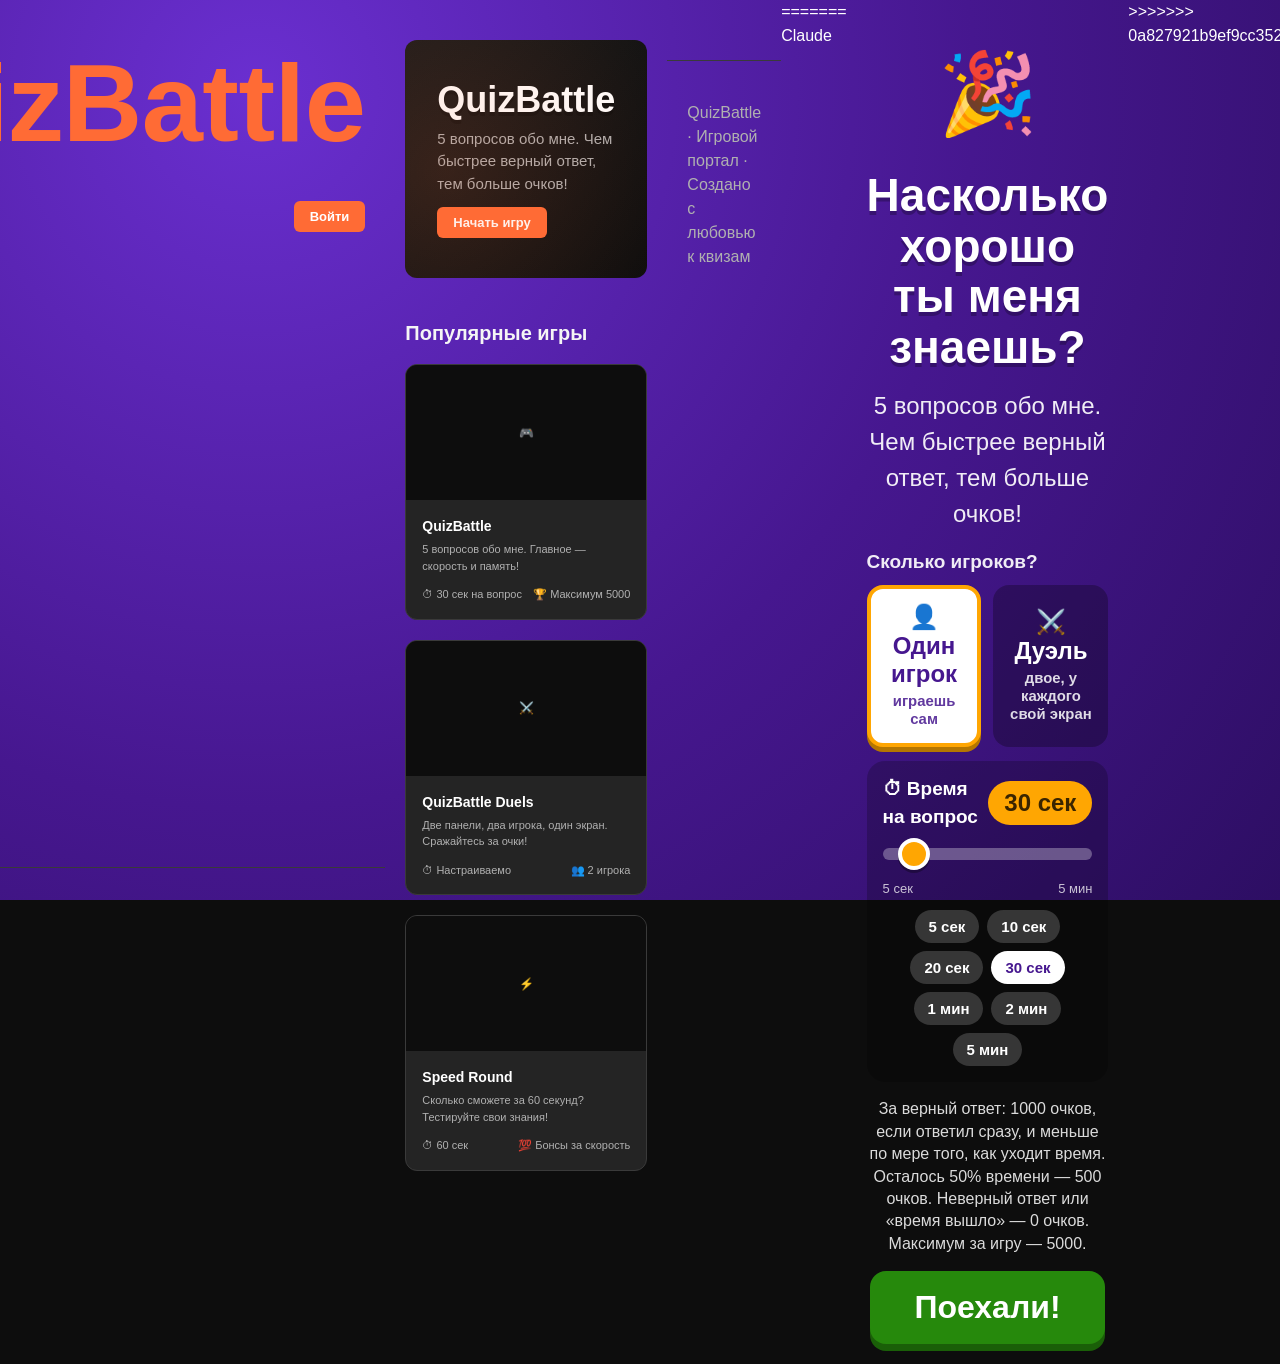
==== index.html @ 14a110b1 "Rename index.html" ====
<!DOCTYPE html>
<html lang="ru">
<head>
  <meta charset="UTF-8">
  <meta name="viewport" content="width=device-width, initial-scale=1">
  <title>QuizBattle — Игровой портал</title>
  <style>
    :root {
      --bg: #0d0d0d;
      --bg-secondary: #1a1a1a;
      --fg: #f5f5f5;
      --muted: #b0b0b0;
      --accent: #ff6b35;
      --accent-hover: #e55a2b;
      --card: #242424;
      --border: #3a3a3a;
      --radius: 12px;
    }

    * {
      box-sizing: border-box;
      margin: 0;
      padding: 0;
    }

    html, body {
      height: 100%;
      font-family: -apple-system, BlinkMacSystemFont, "Segoe UI", Roboto, Helvetica, Arial, sans-serif;
      background: var(--bg);
      color: var(--fg);
      line-height: 1.5;
    }

    .container {
      max-width: 1200px;
      margin: 0 auto;
      padding: 0 20px;
    }

    /* Header */
    header {
      padding: 20px 0;
      border-bottom: 1px solid var(--border);
      margin-bottom: 32px;
    }

    .header-content {
      display: flex;
      justify-content: space-between;
      align-items: center;
      flex-wrap: wrap;
      gap: 16px;
    }

    .logo {
      font-size: 28px;
      font-weight: 800;
      color: var(--accent);
      letter-spacing: -0.5px;
    }

    .nav {
      display: flex;
      gap: 20px;
    }

    .nav a {
      color: var(--muted);
      text-decoration: none;
      font-size: 14px;
      transition: color 0.2s;
    }

    .nav a:hover {
      color: var(--fg);
    }

    .btn {
      display: inline-block;
      padding: 8px 16px;
      background: var(--accent);
      color: #fff;
      border: none;
      border-radius: 6px;
      font-size: 13px;
      font-weight: 600;
      cursor: pointer;
      transition: background 0.2s, transform 0.1s;
    }

    .btn:hover {
      background: var(--accent-hover);
    }

    .btn:active {
      transform: scale(0.98);
    }

    /* Hero / Featured */
    .hero {
      background: linear-gradient(135deg, var(--bg-secondary) 0%, var(--bg) 100%);
      border-radius: var(--radius);
      padding: 40px 32px;
      margin-bottom: 32px;
      position: relative;
      overflow: hidden;
    }

    .hero::before {
      content: '';
      position: absolute;
      top: -50%;
      right: -20%;
      width: 500px;
      height: 500px;
      background: radial-gradient(circle, rgba(255,107,53,0.15) 0%, transparent 70%);
    }

    .hero h1 {
      font-size: 36px;
      margin-bottom: 8px;
    }

    .hero p {
      color: var(--muted);
      font-size: 15px;
      max-width: 500px;
    }

    /* Games grid */
    .section-title {
      font-size: 20px;
      margin-bottom: 16px;
      color: var(--fg);
    }

    .games-grid {
      display: grid;
      grid-template-columns: repeat(auto-fill, minmax(240px, 1fr));
      gap: 20px;
    }

    .game-card {
      background: var(--card);
      border: 1px solid var(--border);
      border-radius: var(--radius);
      overflow: hidden;
      transition: transform 0.2s, box-shadow 0.2s;
      cursor: pointer;
    }

    .game-card:hover {
      transform: translateY(-4px);
      box-shadow: 0 12px 30px rgba(0,0,0,0.4);
    }

    .game-card-img {
      width: 100%;
      aspect-ratio: 16/9;
      background: var(--bg);
      display: flex;
      align-items: center;
      justify-content: center;
      color: var(--muted);
      font-size: 12px;
      text-align: center;
      padding: 20px;
    }

    .game-card-info {
      padding: 16px;
    }

    .game-card-info h3 {
      font-size: 14px;
      margin-bottom: 4px;
    }

    .game-card-info p {
      font-size: 11px;
      color: var(--muted);
      margin-bottom: 12px;
    }

    .game-card-stats {
      display: flex;
      justify-content: space-between;
      align-items: center;
      font-size: 11px;
      color: var(--muted);
    }

    /* Quiz game specific */
    .quiz-banner {
      background: linear-gradient(135deg, #6a00bf 0%, #0000ff 100%);
      color: #fff;
      padding: 16px 24px;
      border-radius: var(--radius) var(--radius) 0 0;
      margin: -1px 0 0 0;
    }

    /* Responsive */
    @media (max-width: 600px) {
      .hero h1 { font-size: 28px; }
      .nav { display: none; }
    }
  </style>
</head>
<body>
  <header>
    <div class="header-content container">
      <div class="logo">QuizBattle</div>
      <nav class="nav">
        <a href="#games">Игры</a>
        <a href="#about">О проекте</a>
      </nav>
      <button class="btn">Войти</button>
    </div>
  </header>

  <main class="container">
    <section class="hero" style="margin-top: 40px;">
      <h1>QuizBattle</h1>
      <p>5 вопросов обо мне. Чем быстрее верный ответ, тем больше очков!</p>
      <button class="btn" style="margin-top: 12px;">Начать игру</button>
    </section>

    <section style="margin-top: 40px;">
      <h2 class="section-title">Популярные игры</h2>
      <div class="games-grid">
        <!-- Quiz Battle card -->
        <article class="game-card">
          <div class="game-card-img">
            🎮
          </div>
          <div class="game-card-info">
            <h3>QuizBattle</h3>
            <p>5 вопросов обо мне. Главное — скорость и память!</p>
            <div class="game-card-stats">
              <span>⏱ 30 сек на вопрос</span>
              <span>🏆 Максимум 5000</span>
            </div>
          </div>
        </article>

        <!-- Duell card -->
        <article class="game-card">
          <div class="game-card-img">
            ⚔️
          </div>
          <div class="game-card-info">
            <h3>QuizBattle Duels</h3>
            <p>Две панели, два игрока, один экран. Сражайтесь за очки!</p>
            <div class="game-card-stats">
              <span>⏱ Настраиваемо</span>
              <span>👥 2 игрока</span>
            </div>
          </div>
        </article>

        <!-- Speed Round card -->
        <article class="game-card">
          <div class="game-card-img">
            ⚡
          </div>
          <div class="game-card-info">
            <h3>Speed Round</h3>
            <p>Сколько сможете за 60 секунд? Тестируйте свои знания!</p>
            <div class="game-card-stats">
              <span>⏱ 60 сек</span>
              <span>💯 Бонсы за скорость</span>
            </div>
          </div>
        </article>
      </div>
    </section>
  </main>

  <footer style="margin-top: 60px; padding: 40px 0; border-top: 1px solid var(--border); color: var(--muted);">
    <div class="container">
      <p>QuizBattle · Игровой портал · Создано с любовью к квизам</p>
    </div>
  </footer>

  <script>
    // Инициализация игр
    document.addEventListener('DOMContentLoaded', function() {
      // Кнопка "Начать игру" — запуск квиза
      const startBtn = document.querySelector('.hero .btn');
      if (startBtn) {
        startBtn.addEventListener('click', function() {
          // Плавный переход к игровому экрану
          window.scrollTo({
            top: document.querySelector('#game-section')?.offsetTop || 0,
            behavior: 'smooth'
          });
        });
      }

      // Интерактивные карточки игр
      const gameCards = document.querySelectorAll('.game-card');
      gameCards.forEach(card => {
        card.addEventListener('click', function() {
          // Показываем информацию о выборе игры
          const title = this.querySelector('.game-card-info h3').textContent;
          alert(`Вы выбрали игру: ${title}\n\nЭта функция будет доступна в полной версии!`);
        });
      });
    });
  </script>
</body>
=======


Claude
<!DOCTYPE html>
<html lang="ru">
<head>
<meta charset="UTF-8">
<meta name="viewport" content="width=device-width, initial-scale=1">
<title>Насколько хорошо ты меня знаешь?</title>
<style>
  * { box-sizing: border-box; margin: 0; padding: 0; -webkit-tap-highlight-color: transparent; }
  html, body { height: 100%; }
  body {
    font-family: "Trebuchet MS", "Segoe UI", Arial, sans-serif;
    background: #46178f;
    background: radial-gradient(circle at 20% 10%, #6a2fd0 0%, #46178f 55%, #2d0e63 100%);
    color: #fff;
    display: flex;
    justify-content: center;
    min-height: 100vh;
  }
  #app {
    width: 100%;
    max-width: 1200px;
    display: flex;
    flex-direction: column;
    padding: 14px;
    min-height: 100vh;
  }
  .screen { display: none; flex: 1; flex-direction: column; }
  .screen.active { display: flex; }

  /* ---------- Общие кнопки ---------- */
  .big-btn {
    border: none; cursor: pointer; color: #fff; font-weight: 800;
    font-family: inherit;
    font-size: clamp(22px, 6vw, 32px);
    padding: 18px 44px; border-radius: 16px;
    background: #26890c;
    box-shadow: 0 7px 0 #1a5f08;
    transition: transform .08s, box-shadow .08s;
  }
  .big-btn:hover { transform: translateY(-2px); box-shadow: 0 9px 0 #1a5f08; }
  .big-btn:active { transform: translateY(6px); box-shadow: 0 1px 0 #1a5f08; }
  .big-btn.blue { background: #1368ce; box-shadow: 0 7px 0 #0d4a94; }
  .big-btn.blue:hover { box-shadow: 0 9px 0 #0d4a94; }
  .big-btn.blue:active { box-shadow: 0 1px 0 #0d4a94; }
  .big-btn.orange { background: #ffa602; color: #3a2500; box-shadow: 0 7px 0 #b57600; }
  .big-btn.orange:hover { box-shadow: 0 9px 0 #b57600; }
  .big-btn.orange:active { box-shadow: 0 1px 0 #b57600; }
  .big-btn.mid { font-size: 20px; padding: 12px 26px; }
  .small-btn {
    border: none; cursor: pointer; color: #fff; font-family: inherit; font-weight: 800;
    font-size: 16px; padding: 8px 16px; border-radius: 12px;
    background: rgba(0,0,0,.3);
  }
  .small-btn:hover { background: rgba(0,0,0,.45); }

  /* ---------- Стартовый экран ---------- */
  .center {
    flex: 1; display: flex; flex-direction: column;
    align-items: center; justify-content: center; text-align: center; gap: 22px;
    padding: 20px 6px;
  }
  .logo { font-size: clamp(64px, 18vw, 110px); animation: bounce 1.6s ease-in-out infinite; }
  .start .logo { font-size: clamp(48px, 12vw, 80px); }
  .start { gap: 16px; }
  h1 { font-size: clamp(30px, 8vw, 54px); line-height: 1.1; text-shadow: 0 4px 0 rgba(0,0,0,.25); }
  .start h1 { font-size: clamp(28px, 7vw, 46px); }
  .sub { font-size: clamp(17px, 4.5vw, 24px); opacity: .92; max-width: 560px; }
  .hint { font-size: clamp(14px, 3.4vw, 16px); opacity: .85; max-width: 560px; line-height: 1.4; }

  .setup { width: 100%; max-width: 640px; display: flex; flex-direction: column; gap: 14px; text-align: left; }
  .setup-title { font-weight: 800; font-size: clamp(16px, 4vw, 19px); opacity: .92; margin-bottom: 8px; }
  .mode-row { display: flex; gap: 12px; }
  .mode-btn {
    flex: 1; cursor: pointer; font-family: inherit; font-weight: 800; color: #fff;
    background: rgba(0,0,0,.28); border: 4px solid transparent; border-radius: 16px;
    padding: 14px 10px; font-size: clamp(17px, 4.4vw, 24px); line-height: 1.2; text-align: center;
    transition: transform .08s, background .15s;
  }
  .mode-btn small { display: block; font-weight: 600; font-size: .62em; opacity: .85; margin-top: 4px; }
  .mode-btn:hover { transform: translateY(-2px); }
  .mode-btn.active { background: #fff; color: #46178f; border-color: #ffa602; box-shadow: 0 5px 0 #b57600; }
  .time-card { background: rgba(0,0,0,.22); border-radius: 18px; padding: 14px 16px 16px; }
  .time-head { display: flex; justify-content: space-between; align-items: center; gap: 10px; margin-bottom: 4px; font-weight: 800; font-size: clamp(16px, 4vw, 19px); }
  .time-value { background: #ffa602; color: #3a2500; border-radius: 999px; padding: 4px 16px; font-size: clamp(18px, 4.6vw, 24px); font-weight: 900; white-space: nowrap; }
  #time-range { -webkit-appearance: none; appearance: none; width: 100%; height: 36px; background: transparent; cursor: pointer; }
  #time-range::-webkit-slider-runnable-track { height: 12px; border-radius: 99px; background: rgba(255,255,255,.3); }
  #time-range::-webkit-slider-thumb { -webkit-appearance: none; appearance: none; width: 32px; height: 32px; margin-top: -10px; border-radius: 50%; background: #ffa602; border: 4px solid #fff; box-shadow: 0 3px 0 rgba(0,0,0,.3); }
  #time-range::-moz-range-track { height: 12px; border-radius: 99px; background: rgba(255,255,255,.3); }
  #time-range::-moz-range-thumb { width: 24px; height: 24px; border-radius: 50%; background: #ffa602; border: 4px solid #fff; }
  .range-scale { display: flex; justify-content: space-between; font-size: 13px; opacity: .75; }
  .chips { display: flex; flex-wrap: wrap; gap: 8px; margin-top: 12px; justify-content: center; }
  .chip {
    border: none; cursor: pointer; font-family: inherit; font-weight: 800; color: #fff;
    background: rgba(255,255,255,.18); border-radius: 999px; padding: 8px 14px; font-size: 15px;
  }
  .chip:hover { background: rgba(255,255,255,.3); }
  .chip.active { background: #fff; color: #46178f; }

  /* ---------- Игровой экран ---------- */
  .gamebar { margin-bottom: 8px; }
  .arena { flex: 1; position: relative; }
  .arena.solo { display: flex; flex-direction: column; max-width: 900px; width: 100%; margin: 0 auto; }
  .arena.duel { display: grid; grid-template-columns: 1fr 1fr; gap: 14px; }

  .vs {
    position: absolute; left: 50%; top: 50%; transform: translate(-50%, -50%);
    width: 56px; height: 56px; border-radius: 50%; z-index: 5;
    background: #ffa602; color: #3a2500; font-weight: 900; font-size: 20px;
    display: flex; align-items: center; justify-content: center;
    box-shadow: 0 4px 0 #b57600, 0 0 0 5px #46178f;
  }

  .banner {
    display: none; background: #fff; color: #222; border-radius: 18px;
    padding: 14px 16px; margin-bottom: 12px; gap: 12px;
    flex-wrap: wrap; align-items: center; justify-content: center; text-align: center;
    box-shadow: 0 6px 0 rgba(0,0,0,.25);
  }
  .banner.show { display: flex; animation: pop .5s ease; }
  .banner-text { font-size: clamp(20px, 4.6vw, 30px); font-weight: 900; flex: 1 1 260px; }
  .banner-btns { display: flex; gap: 10px; flex-wrap: wrap; justify-content: center; }

  /* ---------- Панель игрока ---------- */
  .panel {
    --q: clamp(22px, 5.6vw, 38px);
    --a: clamp(19px, 4.8vw, 32px);
    --ah: 110px;
    --qh: 110px;
    --pc: #ffffff;
    display: flex; flex-direction: column; min-width: 0; flex: 1;
  }
  .panel.duel {
    --q: clamp(16px, 2.3vw, 28px);
    --a: clamp(15px, 1.9vw, 24px);
    --ah: 76px;
    --qh: 84px;
    border: 4px solid var(--pc);
    background: rgba(0,0,0,.2);
    border-radius: 22px;
    padding: 10px;
    transition: box-shadow .3s;
  }
  .panel.duel.winner { box-shadow: 0 0 0 5px #ffd54a, 0 0 30px 6px rgba(255,213,74,.6); }
  .quiz { flex: 1; display: flex; flex-direction: column; }

  .topbar { display: flex; align-items: center; justify-content: space-between; gap: 8px; margin-bottom: 10px; flex-wrap: wrap; }
  .pill {
    background: rgba(0,0,0,.28); border-radius: 999px;
    padding: 8px 18px; font-weight: 800; font-size: clamp(16px, 4.2vw, 22px);
    white-space: nowrap;
  }
  .panel.duel .pill { padding: 5px 12px; font-size: clamp(13px, 1.6vw, 18px); }
  .pill.name { color: #fff; text-shadow: 0 1px 0 rgba(0,0,0,.3); }
  .pill.score { background: #ffa602; color: #3a2500; box-shadow: 0 4px 0 #b57600; }
  .pill.score.pop { animation: pop .4s ease; }
  .pill.time { min-width: 84px; text-align: center; }
  .pill.time.low { background: #e21b3c; animation: pulse .6s ease-in-out infinite; }
  .progress { height: 10px; background: rgba(255,255,255,.2); border-radius: 99px; overflow: hidden; margin-bottom: 10px; }
  .panel.duel .progress { height: 8px; margin-bottom: 8px; }
  .progress > div { height: 100%; width: 0; background: #fff; border-radius: 99px; transition: width .4s ease; }

  /* Полоска времени с очками, которые можно заработать прямо сейчас */
  .timebar { position: relative; height: 22px; background: rgba(255,255,255,.2); border-radius: 99px; overflow: hidden; margin-bottom: 12px; }
  .panel.duel .timebar { height: 18px; margin-bottom: 10px; }
  .timebar > div { height: 100%; width: 100%; background: #4cd137; border-radius: 99px; transition: width .12s linear, background .3s; }
  .timebar > div.orange { background: #ffa602; }
  .timebar > div.red { background: #e21b3c; }
  .timelabel {
    position: absolute; top: 0; left: 0; right: 0; bottom: 0;
    display: flex; align-items: center; justify-content: center;
    font-size: 14px; font-weight: 900; text-shadow: 0 1px 3px rgba(0,0,0,.7);
  }
  .panel.duel .timelabel { font-size: 12px; }

  .question-box {
    background: #fff; color: #222; border-radius: 18px;
    padding: 18px 14px; text-align: center;
    font-size: var(--q); font-weight: 800; line-height: 1.2;
    box-shadow: 0 6px 0 rgba(0,0,0,.25);
    min-height: var(--qh); display: flex; align-items: center; justify-content: center;
    margin-bottom: 12px;
  }
  .panel.duel .question-box { padding: 10px 10px; box-shadow: 0 4px 0 rgba(0,0,0,.25); border-radius: 14px; }

  .answers {
    flex: 1; display: grid; grid-template-columns: 1fr 1fr; gap: 12px;
    grid-auto-rows: minmax(var(--ah), 1fr);
  }
  .panel.duel .answers { gap: 8px; }
  .ans {
    border: none; cursor: pointer; color: #fff; font-family: inherit;
    border-radius: 14px; padding: 12px 14px;
    display: flex; align-items: center; gap: 12px; text-align: left;
    font-size: var(--a); font-weight: 800;
    box-shadow: 0 6px 0 rgba(0,0,0,.3);
    transition: transform .08s, box-shadow .08s, opacity .25s, filter .25s;
    position: relative; overflow: hidden;
  }
  .panel.duel .ans { padding: 8px 10px; gap: 8px; box-shadow: 0 4px 0 rgba(0,0,0,.3); border-radius: 12px; }
  .ans .shape { font-size: calc(var(--a) * 1.2); width: 1.2em; text-align: center; flex-shrink: 0; text-shadow: 0 2px 0 rgba(0,0,0,.25); }
  .ans .txt { flex: 1; word-break: break-word; line-height: 1.15; }
  .ans .mark { font-size: calc(var(--a) * 1.2); }
  .ans .keyhint {
    position: absolute; bottom: 3px; right: 6px;
    background: rgba(0,0,0,.35); border-radius: 6px;
    font-size: 12px; padding: 1px 7px; font-weight: 800;
  }
  .ans:hover:not(:disabled) { transform: translateY(-2px); }
  .ans:active:not(:disabled) { transform: translateY(4px); box-shadow: 0 1px 0 rgba(0,0,0,.3); }
  .ans.c0 { background: #e21b3c; }
  .ans.c1 { background: #1368ce; }
  .ans.c2 { background: #d89e00; }
  .ans.c3 { background: #26890c; }
  .ans:disabled { cursor: default; }
  .ans.dim { opacity: .35; filter: grayscale(.6); }
  .ans.right { animation: pop .5s ease; outline: 5px solid #fff; }
  .ans.wrong { animation: shake .45s ease; }

  .feedback { margin-top: 12px; display: none; flex-direction: column; align-items: center; gap: 12px; }
  .feedback.show { display: flex; }
  .fb-text {
    font-size: clamp(20px, 5vw, 30px); font-weight: 800; text-align: center;
    padding: 10px 20px; border-radius: 14px; width: 100%;
  }
  .fb-text.ok { background: #26890c; }
  .fb-text.bad { background: #e21b3c; }
  .panel.duel .feedback { flex-direction: row; gap: 8px; margin-top: 8px; }
  .panel.duel .fb-text { width: auto; flex: 1; font-size: clamp(14px, 1.7vw, 20px); padding: 8px 10px; }
  .panel.duel .big-btn { font-size: clamp(15px, 1.8vw, 20px); padding: 10px 16px; box-shadow: 0 5px 0 #0d4a94; white-space: nowrap; }

  /* ---------- Результат игрока ---------- */
  .result { padding: 10px 4px; gap: 14px; }
  .result-score {
    font-size: clamp(60px, 20vw, 120px); font-weight: 900; line-height: 1;
    background: #ffa602; color: #3a2500; border-radius: 28px;
    padding: 14px 34px; box-shadow: 0 8px 0 #b57600;
    animation: pop .7s ease;
  }
  .result-sub { font-size: clamp(16px, 4vw, 22px); font-weight: 800; opacity: .92; }
  .result-emoji { font-size: clamp(70px, 20vw, 120px); animation: bounce 1.4s ease-in-out infinite; }
  .result-title { font-size: clamp(28px, 7vw, 46px); font-weight: 900; }
  .result-text { font-size: clamp(18px, 4.6vw, 26px); max-width: 600px; line-height: 1.3; }
  .result-note { font-size: clamp(16px, 4vw, 22px); font-weight: 800; opacity: .9; animation: blink 1.4s ease-in-out infinite; }
  .result-btns { display: flex; gap: 12px; flex-wrap: wrap; justify-content: center; }
  .panel.duel .result-emoji { font-size: clamp(48px, 7vw, 80px); }
  .panel.duel .result-score { font-size: clamp(40px, 6vw, 72px); padding: 8px 22px; border-radius: 20px; }
  .panel.duel .result-sub { font-size: clamp(13px, 1.7vw, 18px); }
  .panel.duel .result-title { font-size: clamp(20px, 3vw, 32px); }
  .panel.duel .result-text { font-size: clamp(15px, 2vw, 20px); }
  .panel.duel .result-note { font-size: clamp(14px, 1.8vw, 18px); }

  .confetti { position: fixed; top: -20px; width: 12px; height: 18px; z-index: 10; pointer-events: none; animation: fall linear forwards; }

  @keyframes bounce { 0%,100% { transform: translateY(0) } 50% { transform: translateY(-14px) } }
  @keyframes pop { 0% { transform: scale(1) } 40% { transform: scale(1.12) } 100% { transform: scale(1) } }
  @keyframes pulse { 0%,100% { transform: scale(1) } 50% { transform: scale(1.08) } }
  @keyframes shake { 0%,100% { transform: translateX(0) } 20% { transform: translateX(-10px) } 40% { transform: translateX(10px) } 60% { transform: translateX(-8px) } 80% { transform: translateX(8px) } }
  @keyframes fall { to { transform: translateY(110vh) rotate(720deg); opacity: .9; } }
  @keyframes blink { 0%,100% { opacity: .95 } 50% { opacity: .45 } }

  /* Подсказки клавиш не нужны на сенсорных экранах */
  @media (hover: none) { .ans .keyhint { display: none; } }

  /* Узкие экраны (телефон вертикально) */
  @media (max-width: 700px) {
    #app { padding: 10px; }
    .arena.duel { grid-template-columns: 1fr; gap: 12px; }
    .vs { display: none; }
    .panel.duel { --q: 18px; --a: 16px; --ah: 58px; --qh: 66px; padding: 8px; }
    .panel.duel .pill { font-size: 14px; }
    .panel.duel .fb-text { font-size: 15px; }
    .panel.duel .big-btn { font-size: 16px; padding: 9px 14px; }
    .panel.duel .result-emoji { font-size: 52px; }
    .panel.duel .result-score { font-size: 46px; }
    .panel.duel .result-title { font-size: 22px; }
    .panel.duel .result-text { font-size: 16px; }
  }
  @media (max-width: 560px) {
    .panel.solo .answers { grid-template-columns: 1fr; grid-auto-rows: minmax(74px, auto); gap: 10px; }
    .panel.solo .question-box { min-height: 90px; padding: 16px 12px; }
  }
</style>
</head>
<body>
<div id="app">

  <!-- Старт и настройки -->
  <section id="screen-start" class="screen active">
    <div class="center start">
      <div class="logo">🎉</div>
      <h1>Насколько хорошо ты меня знаешь?</h1>
      <p class="sub">5 вопросов обо мне. Чем быстрее верный ответ, тем больше очков!</p>

      <div class="setup">
        <div>
          <div class="setup-title">Сколько игроков?</div>
          <div class="mode-row">
            <button class="mode-btn active" id="btn-mode-solo" type="button">👤 Один игрок<small>играешь сам</small></button>
            <button class="mode-btn" id="btn-mode-duel" type="button">⚔️ Дуэль<small>двое, у каждого свой экран</small></button>
          </div>
        </div>

        <div class="time-card">
          <div class="time-head">
            <span>⏱ Время на вопрос</span>
            <span class="time-value" id="time-value">30 сек</span>
          </div>
          <input type="range" id="time-range" min="5" max="300" step="5" value="30" aria-label="Время на вопрос">
          <div class="range-scale"><span>5 сек</span><span>5 мин</span></div>
          <div class="chips" id="presets"></div>
        </div>
      </div>

      <p class="hint">За верный ответ: 1000 очков, если ответил сразу, и меньше по мере того, как уходит время. Осталось 50% времени — 500 очков. Неверный ответ или «время вышло» — 0 очков. Максимум за игру — 5000.</p>
      <p class="hint" id="duel-hint" style="display:none">В дуэли на телефоне и планшете жмите на свою половину. На компьютере: Игрок 1 — клавиши A S D F, Игрок 2 — клавиши J K L ;</p>

      <button class="big-btn" id="btn-start" type="button">Поехали!</button>
    </div>
  </section>

  <!-- Игра -->
  <section id="screen-game" class="screen">
    <div class="gamebar"><button class="small-btn" id="btn-menu" type="button">← В меню</button></div>
    <div class="banner" id="banner"></div>
    <div class="arena" id="arena"></div>
  </section>

</div>

<script>
(function () {
  var QUESTIONS = [
    { q: "Какой мой любимый цвет?",
      a: ["Красный", "Синий", "Чёрный", "Оранжевый"], c: 3 },
    { q: "Какая моя любимая аудиокнига?",
      a: ["Гарри Поттер", "Как приручить дракона", "Приключения семейки из Шербура", "Алиса в Стране чудес"], c: 0 },
    { q: "Какая моя любимая игра?",
      a: ["Minecraft", "Roblox", "Dors Paradox", "Portal 2"], c: 0 },
    { q: "Сколько мне лет?",
      a: ["9", "10", "11", "8"], c: 1 },
    { q: "Какая моя позиция в футболе?",
      a: ["Защитник", "Вратарь", "Нападающий", "Полузащитник"], c: 0 }
  ];

  var MAX_POINTS = 1000;           // очков за верный ответ при 100% оставшегося времени
  var TIMEUP = "Время вышло! ⏰";
  var SHAPES = ["▲", "◆", "●", "■"];
  var GOOD_EMO = ["🎉", "🔥", "😎", "🚀", "👏"];
  var BAD = ["Не угадал(а) 😅", "Мимо! Но не сдавайся 💪", "Ой, почти 🙈", "Не-а! Бывает 🤷", "Увы, не то 😄"];

  var RESULTS = [
    { min: 5, emoji: "🏆", title: "Ты мой лучший друг!",
      text: "Ты знаешь обо мне ВСЁ! Даже я бы так не ответил(а). Звание «Супердруг» твоё!" },
    { min: 4, emoji: "🥳", title: "Почти идеально!",
      text: "Всего одна ошибка! Ты настоящий друг, просто ещё немного секретов осталось." },
    { min: 3, emoji: "😎", title: "Хороший друг!",
      text: "Больше половины верно. Нам надо чаще гулять и болтать, чтобы стало 5 из 5!" },
    { min: 2, emoji: "🤔", title: "Мы только знакомимся",
      text: "Что-то ты угадал(а), но мне пора рассказать тебе о себе побольше!" },
    { min: 0, emoji: "🙈", title: "Эй, мы вообще знакомы?",
      text: "Почти ни одного балла... Не переживай! Попробуй ещё раз, теперь ты точно запомнишь." }
  ];

  var PRESETS = [[5, "5 сек"], [10, "10 сек"], [20, "20 сек"], [30, "30 сек"], [60, "1 мин"], [120, "2 мин"], [300, "5 мин"]];

  function $(id) { return document.getElementById(id); }

  function el(tag, cls, text) {
    var e = document.createElement(tag);
    if (cls) e.className = cls;
    if (text !== undefined && text !== null) e.textContent = text;
    return e;
  }

  function show(name) {
    var screens = document.querySelectorAll(".screen");
    for (var i = 0; i < screens.length; i++) screens[i].classList.remove("active");
    $("screen-" + name).classList.add("active");
    window.scrollTo(0, 0);
  }

  function pickResult(correct) {
    for (var i = 0; i < RESULTS.length; i++) {
      if (correct >= RESULTS[i].min) return RESULTS[i];
    }
    return RESULTS[RESULTS.length - 1];
  }

  function plural(n) {
    var a = n % 100, b = n % 10;
    if (a >= 11 && a <= 14) return "очков";
    if (b === 1) return "очко";
    if (b >= 2 && b <= 4) return "очка";
    return "очков";
  }

  function fmtTime(s) {
    if (s < 60) return s + " сек";
    var m = Math.floor(s / 60), r = s % 60;
    return r ? (m + " мин " + r + " сек") : (m + " мин");
  }

  function fmtClock(sec) {
    if (sec < 60) return String(sec);
    var m = Math.floor(sec / 60), r = sec % 60;
    return m + ":" + (r < 10 ? "0" : "") + r;
  }

  function confetti() {
    var colors = ["#e21b3c", "#1368ce", "#ffa602", "#26890c", "#ffffff", "#ff66c4"];
    for (var i = 0; i < 70; i++) {
      var d = document.createElement("div");
      d.className = "confetti";
      d.style.left = Math.random() * 100 + "vw";
      d.style.background = colors[Math.floor(Math.random() * colors.length)];
      d.style.animationDuration = (2.2 + Math.random() * 2.5) + "s";
      d.style.animationDelay = (Math.random() * 0.8) + "s";
      document.body.appendChild(d);
      (function (node) {
        setTimeout(function () { if (node.parentNode) node.parentNode.removeChild(node); }, 6000);
      })(d);
    }
  }

  /* =====================================================
     Панель игрока: у каждой панели своё состояние
     (номер вопроса, очки, таймер), поэтому игроки
     в дуэли никак не зависят друг от друга.
     ===================================================== */
  function Panel(cfg) {
    var N = QUESTIONS.length;
    var LIMIT_MS = (cfg.timeLimit || 30) * 1000;
    var idx = 0, score = 0, correct = 0, locked = false, done = false, lastChoose = 0;
    var timerId = null, deadline = 0;

    var root = el("div", "panel " + cfg.cls);
    if (cfg.color) root.style.setProperty("--pc", cfg.color);

    // --- вид с вопросами ---
    var quiz = el("div", "quiz");
    var top = el("div", "topbar");
    var namePill = null;
    if (cfg.name) {
      namePill = el("div", "pill name", cfg.name);
      namePill.style.background = cfg.color;
      top.appendChild(namePill);
    }
    var counter = el("div", "pill");
    var timePill = el("div", "pill time");
    var scoreEl = el("div", "pill score");
    top.appendChild(counter);
    top.appendChild(timePill);
    top.appendChild(scoreEl);

    var prog = el("div", "progress");
    var bar = el("div");
    prog.appendChild(bar);

    var tbar = el("div", "timebar");
    var timeFill = el("div");
    var timeLabel = el("span", "timelabel");
    tbar.appendChild(timeFill);
    tbar.appendChild(timeLabel);

    var qbox = el("div", "question-box");
    var answers = el("div", "answers");

    var fb = el("div", "feedback");
    var fbText = el("div", "fb-text");
    var nextBtn = el("button", "big-btn blue", "Дальше ➜");
    nextBtn.type = "button";
    fb.appendChild(fbText);
    fb.appendChild(nextBtn);

    quiz.appendChild(top);
    quiz.appendChild(prog);
    quiz.appendChild(tbar);
    quiz.appendChild(qbox);
    quiz.appendChild(answers);
    quiz.appendChild(fb);

    // --- вид с результатом ---
    var res = el("div", "center result");
    var rEmoji = el("div", "result-emoji");
    var rScore = el("div", "result-score");
    var rSub = el("div", "result-sub");
    var rTitle = el("div", "result-title");
    var rText = el("p", "result-text");
    var rNote = el("div", "result-note");
    res.appendChild(rEmoji);
    res.appendChild(rScore);
    res.appendChild(rSub);
    res.appendChild(rTitle);
    res.appendChild(rText);
    res.appendChild(rNote);
    if (!cfg.duel) {
      var rb = el("div", "result-btns");
      var again = el("button", "big-btn", "Сыграть ещё раз");
      again.type = "button";
      again.addEventListener("click", function () { if (cfg.onRestart) cfg.onRestart(); });
      var menu = el("button", "big-btn blue", "В меню");
      menu.type = "button";
      menu.addEventListener("click", function () { if (cfg.onMenu) cfg.onMenu(); });
      rb.appendChild(again);
      rb.appendChild(menu);
      res.appendChild(rb);
    }
    res.style.display = "none";

    root.appendChild(quiz);
    root.appendChild(res);

    function setScore(pop) {
      scoreEl.textContent = "Счёт: " + score;
      if (pop) {
        scoreEl.classList.remove("pop");
        void scoreEl.offsetWidth;
        scoreEl.classList.add("pop");
      }
    }

    // Очки строго по доле оставшегося времени: 100% = 1000, 50% = 500, 1% = 10
    function pointsFor(msLeft) {
      var frac = msLeft / LIMIT_MS;
      if (frac < 0) frac = 0;
      if (frac > 1) frac = 1;
      return Math.round(frac * MAX_POINTS);
    }

    function render() {
      locked = false;
      var item = QUESTIONS[idx];
      counter.textContent = cfg.duel ? ((idx + 1) + "/" + N) : ("Вопрос " + (idx + 1) + " из " + N);
      bar.style.width = (idx / N * 100) + "%";
      qbox.textContent = item.q;
      fb.classList.remove("show");
      setScore(false);

      answers.innerHTML = "";
      for (var i = 0; i < item.a.length; i++) {
        (function (i) {
          var b = el("button", "ans c" + i);
          b.type = "button";
          b.appendChild(el("span", "shape", SHAPES[i]));
          b.appendChild(el("span", "txt", item.a[i]));
          if (cfg.keyLabels) b.appendChild(el("span", "keyhint", cfg.keyLabels[i]));
          b.addEventListener("click", function () { choose(i); });
          answers.appendChild(b);
        })(i);
      }
      nextBtn.textContent = (idx === N - 1) ? "Результат 🏁" : "Дальше ➜";
      startTimer();
    }

    // ----- таймер вопроса (у каждой панели свой) -----
    function stopTimer() {
      if (timerId) { clearInterval(timerId); timerId = null; }
    }

    function updateTimerUI(ms) {
      if (ms < 0) ms = 0;
      var sec = Math.ceil(ms / 1000);
      var frac = ms / LIMIT_MS;
      timePill.textContent = "⏱ " + fmtClock(sec);
      timeFill.style.width = (frac * 100) + "%";
      timeLabel.textContent = "⚡ +" + pointsFor(ms);
      var red = frac <= 0.17 && sec <= 30;
      var orange = !red && frac <= 0.34 && sec <= 60;
      timePill.classList.toggle("low", red || orange);
      timeFill.className = red ? "red" : (orange ? "orange" : "");
    }

    function tick() {
      var left = deadline - Date.now();
      if (left <= 0) {
        stopTimer();
        updateTimerUI(0);
        timeUp();
        return;
      }
      updateTimerUI(left);
    }

    function startTimer() {
      stopTimer();
      deadline = Date.now() + LIMIT_MS;
      updateTimerUI(LIMIT_MS);
      timerId = setInterval(tick, 100);
    }

    // chosen: номер выбранного ответа или -1, если время вышло
    function reveal(chosen) {
      var item = QUESTIONS[idx];
      var buttons = answers.children;
      for (var k = 0; k < buttons.length; k++) {
        buttons[k].disabled = true;
        if (k === item.c) {
          buttons[k].classList.add("right");
          buttons[k].appendChild(el("span", "mark", "✓"));
        } else if (k === chosen) {
          buttons[k].classList.add("wrong");
          buttons[k].appendChild(el("span", "mark", "✗"));
        } else {
          buttons[k].classList.add("dim");
        }
      }
    }

    function choose(i) {
      if (locked || done) return;
      var left = deadline - Date.now();
      if (left <= 0) { stopTimer(); updateTimerUI(0); timeUp(); return; }
      locked = true;
      lastChoose = Date.now();
      stopTimer();
      var ok = (i === QUESTIONS[idx].c);
      reveal(i);

      if (ok) {
        var pts = pointsFor(left);
        score += pts;
        correct++;
        setScore(true);
        fbText.className = "fb-text ok";
        fbText.textContent = pts > 0
          ? ("Верно! +" + pts + " " + plural(pts) + " " + GOOD_EMO[idx % GOOD_EMO.length])
          : "Верно, но слишком поздно: +0 очков 😅";
      } else {
        fbText.className = "fb-text bad";
        fbText.textContent = BAD[idx % BAD.length];
      }
      fb.classList.add("show");
    }

    function timeUp() {
      if (locked || done) return;
      locked = true;
      lastChoose = Date.now();
      reveal(-1);
      fbText.className = "fb-text bad";
      fbText.textContent = TIMEUP;
      fb.classList.add("show");
    }

    function next() {
      if (!locked || done) return;
      idx++;
      if (idx >= N) { finish(); } else { render(); }
    }

    function finish() {
      done = true;
      stopTimer();
      var r = pickResult(correct);
      rEmoji.textContent = r.emoji;
      rScore.textContent = String(score);
      rSub.textContent = "очков из " + (N * MAX_POINTS) + " · верно " + correct + " из " + N;
      rTitle.textContent = r.title;
      rText.textContent = r.text;
      rNote.textContent = cfg.duel ? "⏳ Ждём соперника…" : "";
      quiz.style.display = "none";
      res.style.display = "";
      if (!cfg.duel && correct >= 4) confetti();
      if (cfg.onFinish) cfg.onFinish();
    }

    nextBtn.addEventListener("click", next);

    render();

    return {
      root: root,
      destroy: function () { stopTimer(); },
      isDone: function () { return done; },
      getScore: function () { return score; },
      setNote: function (t) { rNote.textContent = t; rNote.style.animation = "none"; },
      markWinner: function () {
        root.classList.add("winner");
        if (namePill) namePill.textContent = "👑 " + cfg.name;
      },
      handleKey: function (code) {
        if (!cfg.keys) return false;
        var k = cfg.keys.indexOf(code);
        if (k < 0) return false;
        if (done) return true;
        if (!locked) { choose(k); }
        else if (Date.now() - lastChoose > 600) { next(); }
        return true;
      }
    };
  }

  /* =====================================================
     Настройки и управление режимами
     ===================================================== */
  var settings = { mode: "solo", time: 30 };
  var arena = $("arena");
  var banner = $("banner");
  var rangeEl = $("time-range");
  var chips = [];
  var panels = [];
  var mode = "solo";

  function syncSetup() {
    rangeEl.value = String(settings.time);
    $("time-value").textContent = fmtTime(settings.time);
    for (var i = 0; i < chips.length; i++) {
      if (chips[i].secs === settings.time) chips[i].btn.classList.add("active");
      else chips[i].btn.classList.remove("active");
    }
    if (settings.mode === "solo") {
      $("btn-mode-solo").classList.add("active");
      $("btn-mode-duel").classList.remove("active");
    } else {
      $("btn-mode-duel").classList.add("active");
      $("btn-mode-solo").classList.remove("active");
    }
    $("duel-hint").style.display = settings.mode === "duel" ? "" : "none";
  }

  function buildPresets() {
    var box = $("presets");
    PRESETS.forEach(function (p) {
      var b = el("button", "chip", p[1]);
      b.type = "button";
      b.addEventListener("click", function () { settings.time = p[0]; syncSetup(); });
      box.appendChild(b);
      chips.push({ btn: b, secs: p[0] });
    });
  }

  function clearGame() {
    for (var i = 0; i < panels.length; i++) panels[i].destroy();
    panels = [];
    arena.innerHTML = "";
    banner.innerHTML = "";
    banner.classList.remove("show");
  }

  function toMenu() {
    clearGame();
    show("start");
  }

  function startGame() {
    mode = settings.mode;
    clearGame();
    arena.className = "arena " + mode;

    if (mode === "solo") {
      var p = Panel({
        cls: "solo", duel: false, timeLimit: settings.time,
        onRestart: startGame,
        onMenu: toMenu
      });
      panels.push(p);
      arena.appendChild(p.root);
    } else {
      var p1 = Panel({
        name: "Игрок 1", color: "#1fb6ff", cls: "duel", duel: true, timeLimit: settings.time,
        keys: ["KeyA", "KeyS", "KeyD", "KeyF"], keyLabels: ["A", "S", "D", "F"],
        onFinish: checkEnd
      });
      var p2 = Panel({
        name: "Игрок 2", color: "#ff4fa3", cls: "duel", duel: true, timeLimit: settings.time,
        keys: ["KeyJ", "KeyK", "KeyL", "Semicolon"], keyLabels: ["J", "K", "L", ";"],
        onFinish: checkEnd
      });
      panels.push(p1, p2);
      arena.appendChild(p1.root);
      arena.appendChild(el("div", "vs", "VS"));
      arena.appendChild(p2.root);
    }
    show("game");
  }

  function checkEnd() {
    if (mode !== "duel" || panels.length < 2) return;
    var a = panels[0], b = panels[1];
    if (!(a.isDone() && b.isDone())) return;

    var sa = a.getScore(), sb = b.getScore();
    var msg;
    if (sa === sb) {
      msg = "🤝 Ничья! " + sa + " : " + sb + " очков. Вы знаете меня одинаково хорошо!";
      a.setNote("Дуэль окончена!");
      b.setNote("Дуэль окончена!");
    } else {
      var winnerIsA = sa > sb;
      var w = winnerIsA ? a : b;
      var l = winnerIsA ? b : a;
      w.markWinner();
      w.setNote("🏆 Ты победил(а)!");
      l.setNote("Реванш? 😉");
      msg = "🏆 Победил " + (winnerIsA ? "Игрок 1" : "Игрок 2") + "! " + sa + " : " + sb + " очков";
      confetti();
    }

    banner.innerHTML = "";
    banner.appendChild(el("div", "banner-text", msg));
    var btns = el("div", "banner-btns");
    var rematch = el("button", "big-btn mid", "⚔️ Реванш");
    rematch.type = "button";
    rematch.addEventListener("click", startGame);
    var menu = el("button", "big-btn blue mid", "☰ В меню");
    menu.type = "button";
    menu.addEventListener("click", toMenu);
    btns.appendChild(rematch);
    btns.appendChild(menu);
    banner.appendChild(btns);
    banner.classList.add("show");
    if (banner.scrollIntoView) banner.scrollIntoView({ behavior: "smooth", block: "start" });
  }

  // Клавиатура для дуэли на одном компьютере
  document.addEventListener("keydown", function (e) {
    if (e.repeat || e.ctrlKey || e.metaKey || e.altKey) return;
    if (!$("screen-game").classList.contains("active")) return;
    for (var i = 0; i < panels.length; i++) {
      if (panels[i].handleKey(e.code)) { e.preventDefault(); break; }
    }
  });

  rangeEl.addEventListener("input", function () {
    var v = parseInt(rangeEl.value, 10);
    if (isNaN(v)) v = 30;
    settings.time = Math.min(300, Math.max(5, v));
    syncSetup();
  });
  $("btn-mode-solo").addEventListener("click", function () { settings.mode = "solo"; syncSetup(); });
  $("btn-mode-duel").addEventListener("click", function () { settings.mode = "duel"; syncSetup(); });
  $("btn-start").addEventListener("click", startGame);
  $("btn-menu").addEventListener("click", toMenu);

  buildPresets();
  syncSetup();
})();
</script>
</body>
>>>>>>> 0a827921b9ef9cc352540d5b4688e1320a0be27f
</html>
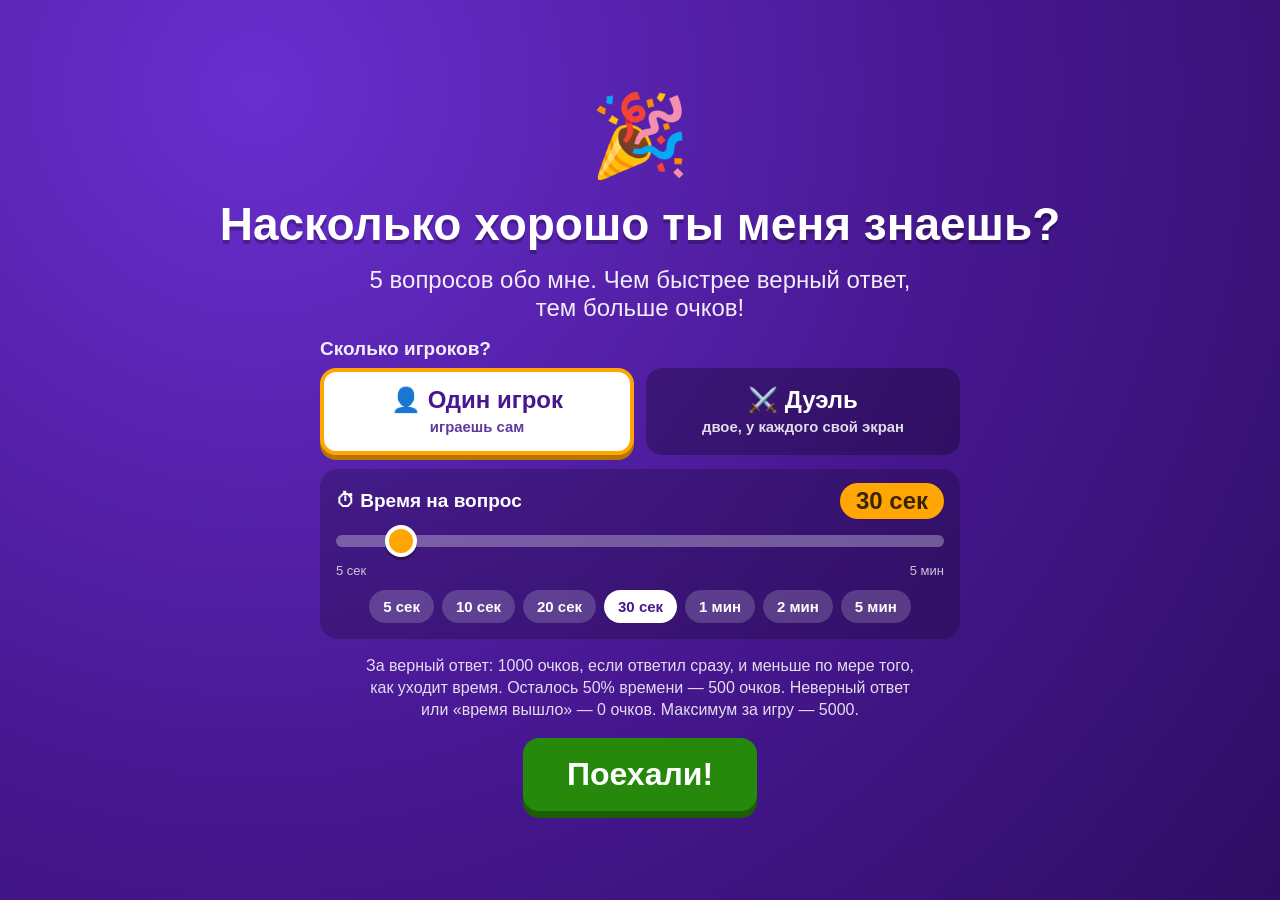
==== commit 4a0763a4: "removed artefacts" ====
--- a/index.html
+++ b/index.html
@@ -1,1157 +1,1527 @@
-
 <!DOCTYPE html>
+
 <html lang="ru">
+
 <head>
-  <meta charset="UTF-8">
-  <meta name="viewport" content="width=device-width, initial-scale=1">
-  <title>QuizBattle — Игровой портал</title>
-  <style>
-    :root {
-      --bg: #0d0d0d;
-      --bg-secondary: #1a1a1a;
-      --fg: #f5f5f5;
-      --muted: #b0b0b0;
-      --accent: #ff6b35;
-      --accent-hover: #e55a2b;
-      --card: #242424;
-      --border: #3a3a3a;
-      --radius: 12px;
-    }
-
-    * {
-      box-sizing: border-box;
-      margin: 0;
-      padding: 0;
-    }
-
-    html, body {
-      height: 100%;
-      font-family: -apple-system, BlinkMacSystemFont, "Segoe UI", Roboto, Helvetica, Arial, sans-serif;
-      background: var(--bg);
-      color: var(--fg);
-      line-height: 1.5;
-    }
-
-    .container {
-      max-width: 1200px;
-      margin: 0 auto;
-      padding: 0 20px;
-    }
-
-    /* Header */
-    header {
-      padding: 20px 0;
-      border-bottom: 1px solid var(--border);
-      margin-bottom: 32px;
-    }
-
-    .header-content {
-      display: flex;
-      justify-content: space-between;
-      align-items: center;
-      flex-wrap: wrap;
-      gap: 16px;
-    }
-
-    .logo {
-      font-size: 28px;
-      font-weight: 800;
-      color: var(--accent);
-      letter-spacing: -0.5px;
-    }
-
-    .nav {
-      display: flex;
-      gap: 20px;
-    }
-
-    .nav a {
-      color: var(--muted);
-      text-decoration: none;
-      font-size: 14px;
-      transition: color 0.2s;
-    }
-
-    .nav a:hover {
-      color: var(--fg);
-    }
-
-    .btn {
-      display: inline-block;
-      padding: 8px 16px;
-      background: var(--accent);
-      color: #fff;
-      border: none;
-      border-radius: 6px;
-      font-size: 13px;
-      font-weight: 600;
-      cursor: pointer;
-      transition: background 0.2s, transform 0.1s;
-    }
-
-    .btn:hover {
-      background: var(--accent-hover);
-    }
-
-    .btn:active {
-      transform: scale(0.98);
-    }
-
-    /* Hero / Featured */
-    .hero {
-      background: linear-gradient(135deg, var(--bg-secondary) 0%, var(--bg) 100%);
-      border-radius: var(--radius);
-      padding: 40px 32px;
-      margin-bottom: 32px;
-      position: relative;
-      overflow: hidden;
-    }
-
-    .hero::before {
-      content: '';
-      position: absolute;
-      top: -50%;
-      right: -20%;
-      width: 500px;
-      height: 500px;
-      background: radial-gradient(circle, rgba(255,107,53,0.15) 0%, transparent 70%);
-    }
-
-    .hero h1 {
-      font-size: 36px;
-      margin-bottom: 8px;
-    }
-
-    .hero p {
-      color: var(--muted);
-      font-size: 15px;
-      max-width: 500px;
-    }
-
-    /* Games grid */
-    .section-title {
-      font-size: 20px;
-      margin-bottom: 16px;
-      color: var(--fg);
-    }
-
-    .games-grid {
-      display: grid;
-      grid-template-columns: repeat(auto-fill, minmax(240px, 1fr));
-      gap: 20px;
-    }
-
-    .game-card {
-      background: var(--card);
-      border: 1px solid var(--border);
-      border-radius: var(--radius);
-      overflow: hidden;
-      transition: transform 0.2s, box-shadow 0.2s;
-      cursor: pointer;
-    }
-
-    .game-card:hover {
-      transform: translateY(-4px);
-      box-shadow: 0 12px 30px rgba(0,0,0,0.4);
-    }
-
-    .game-card-img {
-      width: 100%;
-      aspect-ratio: 16/9;
-      background: var(--bg);
-      display: flex;
-      align-items: center;
-      justify-content: center;
-      color: var(--muted);
-      font-size: 12px;
-      text-align: center;
-      padding: 20px;
-    }
-
-    .game-card-info {
-      padding: 16px;
-    }
-
-    .game-card-info h3 {
-      font-size: 14px;
-      margin-bottom: 4px;
-    }
-
-    .game-card-info p {
-      font-size: 11px;
-      color: var(--muted);
-      margin-bottom: 12px;
-    }
-
-    .game-card-stats {
-      display: flex;
-      justify-content: space-between;
-      align-items: center;
-      font-size: 11px;
-      color: var(--muted);
-    }
-
-    /* Quiz game specific */
-    .quiz-banner {
-      background: linear-gradient(135deg, #6a00bf 0%, #0000ff 100%);
-      color: #fff;
-      padding: 16px 24px;
-      border-radius: var(--radius) var(--radius) 0 0;
-      margin: -1px 0 0 0;
-    }
-
-    /* Responsive */
-    @media (max-width: 600px) {
-      .hero h1 { font-size: 28px; }
-      .nav { display: none; }
-    }
-  </style>
+
+<meta charset="UTF-8">
+
+<meta name="viewport" content="width=device-width, initial-scale=1">
+
+<title>Насколько хорошо ты меня знаешь?</title>
+
+<style>
+
+  * { box-sizing: border-box; margin: 0; padding: 0; -webkit-tap-highlight-color: transparent; }
+
+  html, body { height: 100%; }
+
+  body {
+
+    font-family: "Trebuchet MS", "Segoe UI", Arial, sans-serif;
+
+    background: #46178f;
+
+    background: radial-gradient(circle at 20% 10%, #6a2fd0 0%, #46178f 55%, #2d0e63 100%);
+
+    color: #fff;
+
+    display: flex;
+
+    justify-content: center;
+
+    min-height: 100vh;
+
+  }
+
+  #app {
+
+    width: 100%;
+
+    max-width: 1200px;
+
+    display: flex;
+
+    flex-direction: column;
+
+    padding: 14px;
+
+    min-height: 100vh;
+
+  }
+
+  .screen { display: none; flex: 1; flex-direction: column; }
+
+  .screen.active { display: flex; }
+
+  /* ---------- Общие кнопки ---------- */
+
+  .big-btn {
+
+    border: none; cursor: pointer; color: #fff; font-weight: 800;
+
+    font-family: inherit;
+
+    font-size: clamp(22px, 6vw, 32px);
+
+    padding: 18px 44px; border-radius: 16px;
+
+    background: #26890c;
+
+    box-shadow: 0 7px 0 #1a5f08;
+
+    transition: transform .08s, box-shadow .08s;
+
+  }
+
+  .big-btn:hover { transform: translateY(-2px); box-shadow: 0 9px 0 #1a5f08; }
+
+  .big-btn:active { transform: translateY(6px); box-shadow: 0 1px 0 #1a5f08; }
+
+  .big-btn.blue { background: #1368ce; box-shadow: 0 7px 0 #0d4a94; }
+
+  .big-btn.blue:hover { box-shadow: 0 9px 0 #0d4a94; }
+
+  .big-btn.blue:active { box-shadow: 0 1px 0 #0d4a94; }
+
+  .big-btn.orange { background: #ffa602; color: #3a2500; box-shadow: 0 7px 0 #b57600; }
+
+  .big-btn.orange:hover { box-shadow: 0 9px 0 #b57600; }
+
+  .big-btn.orange:active { box-shadow: 0 1px 0 #b57600; }
+
+  .big-btn.mid { font-size: 20px; padding: 12px 26px; }
+
+  .small-btn {
+
+    border: none; cursor: pointer; color: #fff; font-family: inherit; font-weight: 800;
+
+    font-size: 16px; padding: 8px 16px; border-radius: 12px;
+
+    background: rgba(0,0,0,.3);
+
+  }
+
+  .small-btn:hover { background: rgba(0,0,0,.45); }
+
+  /* ---------- Стартовый экран ---------- */
+
+  .center {
+
+    flex: 1; display: flex; flex-direction: column;
+
+    align-items: center; justify-content: center; text-align: center; gap: 22px;
+
+    padding: 20px 6px;
+
+  }
+
+  .logo { font-size: clamp(64px, 18vw, 110px); animation: bounce 1.6s ease-in-out infinite; }
+
+  .start .logo { font-size: clamp(48px, 12vw, 80px); }
+
+  .start { gap: 16px; }
+
+  h1 { font-size: clamp(30px, 8vw, 54px); line-height: 1.1; text-shadow: 0 4px 0 rgba(0,0,0,.25); }
+
+  .start h1 { font-size: clamp(28px, 7vw, 46px); }
+
+  .sub { font-size: clamp(17px, 4.5vw, 24px); opacity: .92; max-width: 560px; }
+
+  .hint { font-size: clamp(14px, 3.4vw, 16px); opacity: .85; max-width: 560px; line-height: 1.4; }
+
+  .setup { width: 100%; max-width: 640px; display: flex; flex-direction: column; gap: 14px; text-align: left; }
+
+  .setup-title { font-weight: 800; font-size: clamp(16px, 4vw, 19px); opacity: .92; margin-bottom: 8px; }
+
+  .mode-row { display: flex; gap: 12px; }
+
+  .mode-btn {
+
+    flex: 1; cursor: pointer; font-family: inherit; font-weight: 800; color: #fff;
+
+    background: rgba(0,0,0,.28); border: 4px solid transparent; border-radius: 16px;
+
+    padding: 14px 10px; font-size: clamp(17px, 4.4vw, 24px); line-height: 1.2; text-align: center;
+
+    transition: transform .08s, background .15s;
+
+  }
+
+  .mode-btn small { display: block; font-weight: 600; font-size: .62em; opacity: .85; margin-top: 4px; }
+
+  .mode-btn:hover { transform: translateY(-2px); }
+
+  .mode-btn.active { background: #fff; color: #46178f; border-color: #ffa602; box-shadow: 0 5px 0 #b57600; }
+
+  .time-card { background: rgba(0,0,0,.22); border-radius: 18px; padding: 14px 16px 16px; }
+
+  .time-head { display: flex; justify-content: space-between; align-items: center; gap: 10px; margin-bottom: 4px; font-weight: 800; font-size: clamp(16px, 4vw, 19px); }
+
+  .time-value { background: #ffa602; color: #3a2500; border-radius: 999px; padding: 4px 16px; font-size: clamp(18px, 4.6vw, 24px); font-weight: 900; white-space: nowrap; }
+
+  #time-range { -webkit-appearance: none; appearance: none; width: 100%; height: 36px; background: transparent; cursor: pointer; }
+
+  #time-range::-webkit-slider-runnable-track { height: 12px; border-radius: 99px; background: rgba(255,255,255,.3); }
+
+  #time-range::-webkit-slider-thumb { -webkit-appearance: none; appearance: none; width: 32px; height: 32px; margin-top: -10px; border-radius: 50%; background: #ffa602; border: 4px solid #fff; box-shadow: 0 3px 0 rgba(0,0,0,.3); }
+
+  #time-range::-moz-range-track { height: 12px; border-radius: 99px; background: rgba(255,255,255,.3); }
+
+  #time-range::-moz-range-thumb { width: 24px; height: 24px; border-radius: 50%; background: #ffa602; border: 4px solid #fff; }
+
+  .range-scale { display: flex; justify-content: space-between; font-size: 13px; opacity: .75; }
+
+  .chips { display: flex; flex-wrap: wrap; gap: 8px; margin-top: 12px; justify-content: center; }
+
+  .chip {
+
+    border: none; cursor: pointer; font-family: inherit; font-weight: 800; color: #fff;
+
+    background: rgba(255,255,255,.18); border-radius: 999px; padding: 8px 14px; font-size: 15px;
+
+  }
+
+  .chip:hover { background: rgba(255,255,255,.3); }
+
+  .chip.active { background: #fff; color: #46178f; }
+
+  /* ---------- Игровой экран ---------- */
+
+  .gamebar { margin-bottom: 8px; }
+
+  .arena { flex: 1; position: relative; }
+
+  .arena.solo { display: flex; flex-direction: column; max-width: 900px; width: 100%; margin: 0 auto; }
+
+  .arena.duel { display: grid; grid-template-columns: 1fr 1fr; gap: 14px; }
+
+  .vs {
+
+    position: absolute; left: 50%; top: 50%; transform: translate(-50%, -50%);
+
+    width: 56px; height: 56px; border-radius: 50%; z-index: 5;
+
+    background: #ffa602; color: #3a2500; font-weight: 900; font-size: 20px;
+
+    display: flex; align-items: center; justify-content: center;
+
+    box-shadow: 0 4px 0 #b57600, 0 0 0 5px #46178f;
+
+  }
+
+  .banner {
+
+    display: none; background: #fff; color: #222; border-radius: 18px;
+
+    padding: 14px 16px; margin-bottom: 12px; gap: 12px;
+
+    flex-wrap: wrap; align-items: center; justify-content: center; text-align: center;
+
+    box-shadow: 0 6px 0 rgba(0,0,0,.25);
+
+  }
+
+  .banner.show { display: flex; animation: pop .5s ease; }
+
+  .banner-text { font-size: clamp(20px, 4.6vw, 30px); font-weight: 900; flex: 1 1 260px; }
+
+  .banner-btns { display: flex; gap: 10px; flex-wrap: wrap; justify-content: center; }
+
+  /* ---------- Панель игрока ---------- */
+
+  .panel {
+
+    --q: clamp(22px, 5.6vw, 38px);
+
+    --a: clamp(19px, 4.8vw, 32px);
+
+    --ah: 110px;
+
+    --qh: 110px;
+
+    --pc: #ffffff;
+
+    display: flex; flex-direction: column; min-width: 0; flex: 1;
+
+  }
+
+  .panel.duel {
+
+    --q: clamp(16px, 2.3vw, 28px);
+
+    --a: clamp(15px, 1.9vw, 24px);
+
+    --ah: 76px;
+
+    --qh: 84px;
+
+    border: 4px solid var(--pc);
+
+    background: rgba(0,0,0,.2);
+
+    border-radius: 22px;
+
+    padding: 10px;
+
+    transition: box-shadow .3s;
+
+  }
+
+  .panel.duel.winner { box-shadow: 0 0 0 5px #ffd54a, 0 0 30px 6px rgba(255,213,74,.6); }
+
+  .quiz { flex: 1; display: flex; flex-direction: column; }
+
+  .topbar { display: flex; align-items: center; justify-content: space-between; gap: 8px; margin-bottom: 10px; flex-wrap: wrap; }
+
+  .pill {
+
+    background: rgba(0,0,0,.28); border-radius: 999px;
+
+    padding: 8px 18px; font-weight: 800; font-size: clamp(16px, 4.2vw, 22px);
+
+    white-space: nowrap;
+
+  }
+
+  .panel.duel .pill { padding: 5px 12px; font-size: clamp(13px, 1.6vw, 18px); }
+
+  .pill.name { color: #fff; text-shadow: 0 1px 0 rgba(0,0,0,.3); }
+
+  .pill.score { background: #ffa602; color: #3a2500; box-shadow: 0 4px 0 #b57600; }
+
+  .pill.score.pop { animation: pop .4s ease; }
+
+  .pill.time { min-width: 84px; text-align: center; }
+
+  .pill.time.low { background: #e21b3c; animation: pulse .6s ease-in-out infinite; }
+
+  .progress { height: 10px; background: rgba(255,255,255,.2); border-radius: 99px; overflow: hidden; margin-bottom: 10px; }
+
+  .panel.duel .progress { height: 8px; margin-bottom: 8px; }
+
+  .progress > div { height: 100%; width: 0; background: #fff; border-radius: 99px; transition: width .4s ease; }
+
+  /* Полоска времени с очками, которые можно заработать прямо сейчас */
+
+  .timebar { position: relative; height: 22px; background: rgba(255,255,255,.2); border-radius: 99px; overflow: hidden; margin-bottom: 12px; }
+
+  .panel.duel .timebar { height: 18px; margin-bottom: 10px; }
+
+  .timebar > div { height: 100%; width: 100%; background: #4cd137; border-radius: 99px; transition: width .12s linear, background .3s; }
+
+  .timebar > div.orange { background: #ffa602; }
+
+  .timebar > div.red { background: #e21b3c; }
+
+  .timelabel {
+
+    position: absolute; top: 0; left: 0; right: 0; bottom: 0;
+
+    display: flex; align-items: center; justify-content: center;
+
+    font-size: 14px; font-weight: 900; text-shadow: 0 1px 3px rgba(0,0,0,.7);
+
+  }
+
+  .panel.duel .timelabel { font-size: 12px; }
+
+  .question-box {
+
+    background: #fff; color: #222; border-radius: 18px;
+
+    padding: 18px 14px; text-align: center;
+
+    font-size: var(--q); font-weight: 800; line-height: 1.2;
+
+    box-shadow: 0 6px 0 rgba(0,0,0,.25);
+
+    min-height: var(--qh); display: flex; align-items: center; justify-content: center;
+
+    margin-bottom: 12px;
+
+  }
+
+  .panel.duel .question-box { padding: 10px 10px; box-shadow: 0 4px 0 rgba(0,0,0,.25); border-radius: 14px; }
+
+  .answers {
+
+    flex: 1; display: grid; grid-template-columns: 1fr 1fr; gap: 12px;
+
+    grid-auto-rows: minmax(var(--ah), 1fr);
+
+  }
+
+  .panel.duel .answers { gap: 8px; }
+
+  .ans {
+
+    border: none; cursor: pointer; color: #fff; font-family: inherit;
+
+    border-radius: 14px; padding: 12px 14px;
+
+    display: flex; align-items: center; gap: 12px; text-align: left;
+
+    font-size: var(--a); font-weight: 800;
+
+    box-shadow: 0 6px 0 rgba(0,0,0,.3);
+
+    transition: transform .08s, box-shadow .08s, opacity .25s, filter .25s;
+
+    position: relative; overflow: hidden;
+
+  }
+
+  .panel.duel .ans { padding: 8px 10px; gap: 8px; box-shadow: 0 4px 0 rgba(0,0,0,.3); border-radius: 12px; }
+
+  .ans .shape { font-size: calc(var(--a) * 1.2); width: 1.2em; text-align: center; flex-shrink: 0; text-shadow: 0 2px 0 rgba(0,0,0,.25); }
+
+  .ans .txt { flex: 1; word-break: break-word; line-height: 1.15; }
+
+  .ans .mark { font-size: calc(var(--a) * 1.2); }
+
+  .ans .keyhint {
+
+    position: absolute; bottom: 3px; right: 6px;
+
+    background: rgba(0,0,0,.35); border-radius: 6px;
+
+    font-size: 12px; padding: 1px 7px; font-weight: 800;
+
+  }
+
+  .ans:hover:not(:disabled) { transform: translateY(-2px); }
+
+  .ans:active:not(:disabled) { transform: translateY(4px); box-shadow: 0 1px 0 rgba(0,0,0,.3); }
+
+  .ans.c0 { background: #e21b3c; }
+
+  .ans.c1 { background: #1368ce; }
+
+  .ans.c2 { background: #d89e00; }
+
+  .ans.c3 { background: #26890c; }
+
+  .ans:disabled { cursor: default; }
+
+  .ans.dim { opacity: .35; filter: grayscale(.6); }
+
+  .ans.right { animation: pop .5s ease; outline: 5px solid #fff; }
+
+  .ans.wrong { animation: shake .45s ease; }
+
+  .feedback { margin-top: 12px; display: none; flex-direction: column; align-items: center; gap: 12px; }
+
+  .feedback.show { display: flex; }
+
+  .fb-text {
+
+    font-size: clamp(20px, 5vw, 30px); font-weight: 800; text-align: center;
+
+    padding: 10px 20px; border-radius: 14px; width: 100%;
+
+  }
+
+  .fb-text.ok { background: #26890c; }
+
+  .fb-text.bad { background: #e21b3c; }
+
+  .panel.duel .feedback { flex-direction: row; gap: 8px; margin-top: 8px; }
+
+  .panel.duel .fb-text { width: auto; flex: 1; font-size: clamp(14px, 1.7vw, 20px); padding: 8px 10px; }
+
+  .panel.duel .big-btn { font-size: clamp(15px, 1.8vw, 20px); padding: 10px 16px; box-shadow: 0 5px 0 #0d4a94; white-space: nowrap; }
+
+  /* ---------- Результат игрока ---------- */
+
+  .result { padding: 10px 4px; gap: 14px; }
+
+  .result-score {
+
+    font-size: clamp(60px, 20vw, 120px); font-weight: 900; line-height: 1;
+
+    background: #ffa602; color: #3a2500; border-radius: 28px;
+
+    padding: 14px 34px; box-shadow: 0 8px 0 #b57600;
+
+    animation: pop .7s ease;
+
+  }
+
+  .result-sub { font-size: clamp(16px, 4vw, 22px); font-weight: 800; opacity: .92; }
+
+  .result-emoji { font-size: clamp(70px, 20vw, 120px); animation: bounce 1.4s ease-in-out infinite; }
+
+  .result-title { font-size: clamp(28px, 7vw, 46px); font-weight: 900; }
+
+  .result-text { font-size: clamp(18px, 4.6vw, 26px); max-width: 600px; line-height: 1.3; }
+
+  .result-note { font-size: clamp(16px, 4vw, 22px); font-weight: 800; opacity: .9; animation: blink 1.4s ease-in-out infinite; }
+
+  .result-btns { display: flex; gap: 12px; flex-wrap: wrap; justify-content: center; }
+
+  .panel.duel .result-emoji { font-size: clamp(48px, 7vw, 80px); }
+
+  .panel.duel .result-score { font-size: clamp(40px, 6vw, 72px); padding: 8px 22px; border-radius: 20px; }
+
+  .panel.duel .result-sub { font-size: clamp(13px, 1.7vw, 18px); }
+
+  .panel.duel .result-title { font-size: clamp(20px, 3vw, 32px); }
+
+  .panel.duel .result-text { font-size: clamp(15px, 2vw, 20px); }
+
+  .panel.duel .result-note { font-size: clamp(14px, 1.8vw, 18px); }
+
+  .confetti { position: fixed; top: -20px; width: 12px; height: 18px; z-index: 10; pointer-events: none; animation: fall linear forwards; }
+
+  @keyframes bounce { 0%,100% { transform: translateY(0) } 50% { transform: translateY(-14px) } }
+
+  @keyframes pop { 0% { transform: scale(1) } 40% { transform: scale(1.12) } 100% { transform: scale(1) } }
+
+  @keyframes pulse { 0%,100% { transform: scale(1) } 50% { transform: scale(1.08) } }
+
+  @keyframes shake { 0%,100% { transform: translateX(0) } 20% { transform: translateX(-10px) } 40% { transform: translateX(10px) } 60% { transform: translateX(-8px) } 80% { transform: translateX(8px) } }
+
+  @keyframes fall { to { transform: translateY(110vh) rotate(720deg); opacity: .9; } }
+
+  @keyframes blink { 0%,100% { opacity: .95 } 50% { opacity: .45 } }
+
+  /* Подсказки клавиш не нужны на сенсорных экранах */
+
+  @media (hover: none) { .ans .keyhint { display: none; } }
+
+  /* Узкие экраны (телефон вертикально) */
+
+  @media (max-width: 700px) {
+
+    #app { padding: 10px; }
+
+    .arena.duel { grid-template-columns: 1fr; gap: 12px; }
+
+    .vs { display: none; }
+
+    .panel.duel { --q: 18px; --a: 16px; --ah: 58px; --qh: 66px; padding: 8px; }
+
+    .panel.duel .pill { font-size: 14px; }
+
+    .panel.duel .fb-text { font-size: 15px; }
+
+    .panel.duel .big-btn { font-size: 16px; padding: 9px 14px; }
+
+    .panel.duel .result-emoji { font-size: 52px; }
+
+    .panel.duel .result-score { font-size: 46px; }
+
+    .panel.duel .result-title { font-size: 22px; }
+
+    .panel.duel .result-text { font-size: 16px; }
+
+  }
+
+  @media (max-width: 560px) {
+
+    .panel.solo .answers { grid-template-columns: 1fr; grid-auto-rows: minmax(74px, auto); gap: 10px; }
+
+    .panel.solo .question-box { min-height: 90px; padding: 16px 12px; }
+
+  }
+
+</style>
+
 </head>
+
 <body>
-  <header>
-    <div class="header-content container">
-      <div class="logo">QuizBattle</div>
-      <nav class="nav">
-        <a href="#games">Игры</a>
-        <a href="#about">О проекте</a>
-      </nav>
-      <button class="btn">Войти</button>
+
+<div id="app">
+
+  <!-- Старт и настройки -->
+
+  <section id="screen-start" class="screen active">
+
+    <div class="center start">
+
+      <div class="logo">🎉</div>
+
+      <h1>Насколько хорошо ты меня знаешь?</h1>
+
+      <p class="sub">5 вопросов обо мне. Чем быстрее верный ответ, тем больше очков!</p>
+
+      <div class="setup">
+
+        <div>
+
+          <div class="setup-title">Сколько игроков?</div>
+
+          <div class="mode-row">
+
+            <button class="mode-btn active" id="btn-mode-solo" type="button">👤 Один игрок<small>играешь сам</small></button>
+
+            <button class="mode-btn" id="btn-mode-duel" type="button">⚔️ Дуэль<small>двое, у каждого свой экран</small></button>
+
+          </div>
+
+        </div>
+
+        <div class="time-card">
+
+          <div class="time-head">
+
+            <span>⏱ Время на вопрос</span>
+
+            <span class="time-value" id="time-value">30 сек</span>
+
+          </div>
+
+          <input type="range" id="time-range" min="5" max="300" step="5" value="30" aria-label="Время на вопрос">
+
+          <div class="range-scale"><span>5 сек</span><span>5 мин</span></div>
+
+          <div class="chips" id="presets"></div>
+
+        </div>
+
+      </div>
+
+      <p class="hint">За верный ответ: 1000 очков, если ответил сразу, и меньше по мере того, как уходит время. Осталось 50% времени — 500 очков. Неверный ответ или «время вышло» — 0 очков. Максимум за игру — 5000.</p>
+
+      <p class="hint" id="duel-hint" style="display:none">В дуэли на телефоне и планшете жмите на свою половину. На компьютере: Игрок 1 — клавиши A S D F, Игрок 2 — клавиши J K L ;</p>
+
+      <button class="big-btn" id="btn-start" type="button">Поехали!</button>
+
     </div>
-  </header>
-
-  <main class="container">
-    <section class="hero" style="margin-top: 40px;">
-      <h1>QuizBattle</h1>
-      <p>5 вопросов обо мне. Чем быстрее верный ответ, тем больше очков!</p>
-      <button class="btn" style="margin-top: 12px;">Начать игру</button>
-    </section>
-
-    <section style="margin-top: 40px;">
-      <h2 class="section-title">Популярные игры</h2>
-      <div class="games-grid">
-        <!-- Quiz Battle card -->
-        <article class="game-card">
-          <div class="game-card-img">
-            🎮
-          </div>
-          <div class="game-card-info">
-            <h3>QuizBattle</h3>
-            <p>5 вопросов обо мне. Главное — скорость и память!</p>
-            <div class="game-card-stats">
-              <span>⏱ 30 сек на вопрос</span>
-              <span>🏆 Максимум 5000</span>
-            </div>
-          </div>
-        </article>
-
-        <!-- Duell card -->
-        <article class="game-card">
-          <div class="game-card-img">
-            ⚔️
-          </div>
-          <div class="game-card-info">
-            <h3>QuizBattle Duels</h3>
-            <p>Две панели, два игрока, один экран. Сражайтесь за очки!</p>
-            <div class="game-card-stats">
-              <span>⏱ Настраиваемо</span>
-              <span>👥 2 игрока</span>
-            </div>
-          </div>
-        </article>
-
-        <!-- Speed Round card -->
-        <article class="game-card">
-          <div class="game-card-img">
-            ⚡
-          </div>
-          <div class="game-card-info">
-            <h3>Speed Round</h3>
-            <p>Сколько сможете за 60 секунд? Тестируйте свои знания!</p>
-            <div class="game-card-stats">
-              <span>⏱ 60 сек</span>
-              <span>💯 Бонсы за скорость</span>
-            </div>
-          </div>
-        </article>
-      </div>
-    </section>
-  </main>
-
-  <footer style="margin-top: 60px; padding: 40px 0; border-top: 1px solid var(--border); color: var(--muted);">
-    <div class="container">
-      <p>QuizBattle · Игровой портал · Создано с любовью к квизам</p>
-    </div>
-  </footer>
-
-  <script>
-    // Инициализация игр
-    document.addEventListener('DOMContentLoaded', function() {
-      // Кнопка "Начать игру" — запуск квиза
-      const startBtn = document.querySelector('.hero .btn');
-      if (startBtn) {
-        startBtn.addEventListener('click', function() {
-          // Плавный переход к игровому экрану
-          window.scrollTo({
-            top: document.querySelector('#game-section')?.offsetTop || 0,
-            behavior: 'smooth'
-          });
-        });
+
+  </section>
+
+  <!-- Игра -->
+
+  <section id="screen-game" class="screen">
+
+    <div class="gamebar"><button class="small-btn" id="btn-menu" type="button">← В меню</button></div>
+
+    <div class="banner" id="banner"></div>
+
+    <div class="arena" id="arena"></div>
+
+  </section>
+
+</div>
+
+<script>
+
+(function () {
+
+  var QUESTIONS = [
+
+    { q: "Какой мой любимый цвет?",
+
+      a: ["Красный", "Синий", "Чёрный", "Оранжевый"], c: 3 },
+
+    { q: "Какая моя любимая аудиокнига?",
+
+      a: ["Гарри Поттер", "Как приручить дракона", "Приключения семейки из Шербура", "Алиса в Стране чудес"], c: 0 },
+
+    { q: "Какая моя любимая игра?",
+
+      a: ["Minecraft", "Roblox", "Dors Paradox", "Portal 2"], c: 0 },
+
+    { q: "Сколько мне лет?",
+
+      a: ["9", "10", "11", "8"], c: 1 },
+
+    { q: "Какая моя позиция в футболе?",
+
+      a: ["Защитник", "Вратарь", "Нападающий", "Полузащитник"], c: 0 }
+
+  ];
+
+  var MAX_POINTS = 1000;           // очков за верный ответ при 100% оставшегося времени
+
+  var TIMEUP = "Время вышло! ⏰";
+
+  var SHAPES = ["▲", "◆", "●", "■"];
+
+  var GOOD_EMO = ["🎉", "🔥", "😎", "🚀", "👏"];
+
+  var BAD = ["Не угадал(а) 😅", "Мимо! Но не сдавайся 💪", "Ой, почти 🙈", "Не-а! Бывает 🤷", "Увы, не то 😄"];
+
+  var RESULTS = [
+
+    { min: 5, emoji: "🏆", title: "Ты мой лучший друг!",
+
+      text: "Ты знаешь обо мне ВСЁ! Даже я бы так не ответил(а). Звание «Супердруг» твоё!" },
+
+    { min: 4, emoji: "🥳", title: "Почти идеально!",
+
+      text: "Всего одна ошибка! Ты настоящий друг, просто ещё немного секретов осталось." },
+
+    { min: 3, emoji: "😎", title: "Хороший друг!",
+
+      text: "Больше половины верно. Нам надо чаще гулять и болтать, чтобы стало 5 из 5!" },
+
+    { min: 2, emoji: "🤔", title: "Мы только знакомимся",
+
+      text: "Что-то ты угадал(а), но мне пора рассказать тебе о себе побольше!" },
+
+    { min: 0, emoji: "🙈", title: "Эй, мы вообще знакомы?",
+
+      text: "Почти ни одного балла... Не переживай! Попробуй ещё раз, теперь ты точно запомнишь." }
+
+  ];
+
+  var PRESETS = [[5, "5 сек"], [10, "10 сек"], [20, "20 сек"], [30, "30 сек"], [60, "1 мин"], [120, "2 мин"], [300, "5 мин"]];
+
+  function $(id) { return document.getElementById(id); }
+
+  function el(tag, cls, text) {
+
+    var e = document.createElement(tag);
+
+    if (cls) e.className = cls;
+
+    if (text !== undefined && text !== null) e.textContent = text;
+
+    return e;
+
+  }
+
+  function show(name) {
+
+    var screens = document.querySelectorAll(".screen");
+
+    for (var i = 0; i < screens.length; i++) screens[i].classList.remove("active");
+
+    $("screen-" + name).classList.add("active");
+
+    window.scrollTo(0, 0);
+
+  }
+
+  function pickResult(correct) {
+
+    for (var i = 0; i < RESULTS.length; i++) {
+
+      if (correct >= RESULTS[i].min) return RESULTS[i];
+
+    }
+
+    return RESULTS[RESULTS.length - 1];
+
+  }
+
+  function plural(n) {
+
+    var a = n % 100, b = n % 10;
+
+    if (a >= 11 && a <= 14) return "очков";
+
+    if (b === 1) return "очко";
+
+    if (b >= 2 && b <= 4) return "очка";
+
+    return "очков";
+
+  }
+
+  function fmtTime(s) {
+
+    if (s < 60) return s + " сек";
+
+    var m = Math.floor(s / 60), r = s % 60;
+
+    return r ? (m + " мин " + r + " сек") : (m + " мин");
+
+  }
+
+  function fmtClock(sec) {
+
+    if (sec < 60) return String(sec);
+
+    var m = Math.floor(sec / 60), r = sec % 60;
+
+    return m + ":" + (r < 10 ? "0" : "") + r;
+
+  }
+
+  function confetti() {
+
+    var colors = ["#e21b3c", "#1368ce", "#ffa602", "#26890c", "#ffffff", "#ff66c4"];
+
+    for (var i = 0; i < 70; i++) {
+
+      var d = document.createElement("div");
+
+      d.className = "confetti";
+
+      d.style.left = Math.random() * 100 + "vw";
+
+      d.style.background = colors[Math.floor(Math.random() * colors.length)];
+
+      d.style.animationDuration = (2.2 + Math.random() * 2.5) + "s";
+
+      d.style.animationDelay = (Math.random() * 0.8) + "s";
+
+      document.body.appendChild(d);
+
+      (function (node) {
+
+        setTimeout(function () { if (node.parentNode) node.parentNode.removeChild(node); }, 6000);
+
+      })(d);
+
+    }
+
+  }
+
+  /* =====================================================
+
+     Панель игрока: у каждой панели своё состояние
+
+     (номер вопроса, очки, таймер), поэтому игроки
+
+     в дуэли никак не зависят друг от друга.
+
+     ===================================================== */
+
+  function Panel(cfg) {
+
+    var N = QUESTIONS.length;
+
+    var LIMIT_MS = (cfg.timeLimit || 30) * 1000;
+
+    var idx = 0, score = 0, correct = 0, locked = false, done = false, lastChoose = 0;
+
+    var timerId = null, deadline = 0;
+
+    var root = el("div", "panel " + cfg.cls);
+
+    if (cfg.color) root.style.setProperty("--pc", cfg.color);
+
+    // --- вид с вопросами ---
+
+    var quiz = el("div", "quiz");
+
+    var top = el("div", "topbar");
+
+    var namePill = null;
+
+    if (cfg.name) {
+
+      namePill = el("div", "pill name", cfg.name);
+
+      namePill.style.background = cfg.color;
+
+      top.appendChild(namePill);
+
+    }
+
+    var counter = el("div", "pill");
+
+    var timePill = el("div", "pill time");
+
+    var scoreEl = el("div", "pill score");
+
+    top.appendChild(counter);
+
+    top.appendChild(timePill);
+
+    top.appendChild(scoreEl);
+
+    var prog = el("div", "progress");
+
+    var bar = el("div");
+
+    prog.appendChild(bar);
+
+    var tbar = el("div", "timebar");
+
+    var timeFill = el("div");
+
+    var timeLabel = el("span", "timelabel");
+
+    tbar.appendChild(timeFill);
+
+    tbar.appendChild(timeLabel);
+
+    var qbox = el("div", "question-box");
+
+    var answers = el("div", "answers");
+
+    var fb = el("div", "feedback");
+
+    var fbText = el("div", "fb-text");
+
+    var nextBtn = el("button", "big-btn blue", "Дальше ➜");
+
+    nextBtn.type = "button";
+
+    fb.appendChild(fbText);
+
+    fb.appendChild(nextBtn);
+
+    quiz.appendChild(top);
+
+    quiz.appendChild(prog);
+
+    quiz.appendChild(tbar);
+
+    quiz.appendChild(qbox);
+
+    quiz.appendChild(answers);
+
+    quiz.appendChild(fb);
+
+    // --- вид с результатом ---
+
+    var res = el("div", "center result");
+
+    var rEmoji = el("div", "result-emoji");
+
+    var rScore = el("div", "result-score");
+
+    var rSub = el("div", "result-sub");
+
+    var rTitle = el("div", "result-title");
+
+    var rText = el("p", "result-text");
+
+    var rNote = el("div", "result-note");
+
+    res.appendChild(rEmoji);
+
+    res.appendChild(rScore);
+
+    res.appendChild(rSub);
+
+    res.appendChild(rTitle);
+
+    res.appendChild(rText);
+
+    res.appendChild(rNote);
+
+    if (!cfg.duel) {
+
+      var rb = el("div", "result-btns");
+
+      var again = el("button", "big-btn", "Сыграть ещё раз");
+
+      again.type = "button";
+
+      again.addEventListener("click", function () { if (cfg.onRestart) cfg.onRestart(); });
+
+      var menu = el("button", "big-btn blue", "В меню");
+
+      menu.type = "button";
+
+      menu.addEventListener("click", function () { if (cfg.onMenu) cfg.onMenu(); });
+
+      rb.appendChild(again);
+
+      rb.appendChild(menu);
+
+      res.appendChild(rb);
+
+    }
+
+    res.style.display = "none";
+
+    root.appendChild(quiz);
+
+    root.appendChild(res);
+
+    function setScore(pop) {
+
+      scoreEl.textContent = "Счёт: " + score;
+
+      if (pop) {
+
+        scoreEl.classList.remove("pop");
+
+        void scoreEl.offsetWidth;
+
+        scoreEl.classList.add("pop");
+
       }
 
-      // Интерактивные карточки игр
-      const gameCards = document.querySelectorAll('.game-card');
-      gameCards.forEach(card => {
-        card.addEventListener('click', function() {
-          // Показываем информацию о выборе игры
-          const title = this.querySelector('.game-card-info h3').textContent;
-          alert(`Вы выбрали игру: ${title}\n\nЭта функция будет доступна в полной версии!`);
-        });
+    }
+
+    // Очки строго по доле оставшегося времени: 100% = 1000, 50% = 500, 1% = 10
+
+    function pointsFor(msLeft) {
+
+      var frac = msLeft / LIMIT_MS;
+
+      if (frac < 0) frac = 0;
+
+      if (frac > 1) frac = 1;
+
+      return Math.round(frac * MAX_POINTS);
+
+    }
+
+    function render() {
+
+      locked = false;
+
+      var item = QUESTIONS[idx];
+
+      counter.textContent = cfg.duel ? ((idx + 1) + "/" + N) : ("Вопрос " + (idx + 1) + " из " + N);
+
+      bar.style.width = (idx / N * 100) + "%";
+
+      qbox.textContent = item.q;
+
+      fb.classList.remove("show");
+
+      setScore(false);
+
+      answers.innerHTML = "";
+
+      for (var i = 0; i < item.a.length; i++) {
+
+        (function (i) {
+
+          var b = el("button", "ans c" + i);
+
+          b.type = "button";
+
+          b.appendChild(el("span", "shape", SHAPES[i]));
+
+          b.appendChild(el("span", "txt", item.a[i]));
+
+          if (cfg.keyLabels) b.appendChild(el("span", "keyhint", cfg.keyLabels[i]));
+
+          b.addEventListener("click", function () { choose(i); });
+
+          answers.appendChild(b);
+
+        })(i);
+
+      }
+
+      nextBtn.textContent = (idx === N - 1) ? "Результат 🏁" : "Дальше ➜";
+
+      startTimer();
+
+    }
+
+    // ----- таймер вопроса (у каждой панели свой) -----
+
+    function stopTimer() {
+
+      if (timerId) { clearInterval(timerId); timerId = null; }
+
+    }
+
+    function updateTimerUI(ms) {
+
+      if (ms < 0) ms = 0;
+
+      var sec = Math.ceil(ms / 1000);
+
+      var frac = ms / LIMIT_MS;
+
+      timePill.textContent = "⏱ " + fmtClock(sec);
+
+      timeFill.style.width = (frac * 100) + "%";
+
+      timeLabel.textContent = "⚡ +" + pointsFor(ms);
+
+      var red = frac <= 0.17 && sec <= 30;
+
+      var orange = !red && frac <= 0.34 && sec <= 60;
+
+      timePill.classList.toggle("low", red || orange);
+
+      timeFill.className = red ? "red" : (orange ? "orange" : "");
+
+    }
+
+    function tick() {
+
+      var left = deadline - Date.now();
+
+      if (left <= 0) {
+
+        stopTimer();
+
+        updateTimerUI(0);
+
+        timeUp();
+
+        return;
+
+      }
+
+      updateTimerUI(left);
+
+    }
+
+    function startTimer() {
+
+      stopTimer();
+
+      deadline = Date.now() + LIMIT_MS;
+
+      updateTimerUI(LIMIT_MS);
+
+      timerId = setInterval(tick, 100);
+
+    }
+
+    // chosen: номер выбранного ответа или -1, если время вышло
+
+    function reveal(chosen) {
+
+      var item = QUESTIONS[idx];
+
+      var buttons = answers.children;
+
+      for (var k = 0; k < buttons.length; k++) {
+
+        buttons[k].disabled = true;
+
+        if (k === item.c) {
+
+          buttons[k].classList.add("right");
+
+          buttons[k].appendChild(el("span", "mark", "✓"));
+
+        } else if (k === chosen) {
+
+          buttons[k].classList.add("wrong");
+
+          buttons[k].appendChild(el("span", "mark", "✗"));
+
+        } else {
+
+          buttons[k].classList.add("dim");
+
+        }
+
+      }
+
+    }
+
+    function choose(i) {
+
+      if (locked || done) return;
+
+      var left = deadline - Date.now();
+
+      if (left <= 0) { stopTimer(); updateTimerUI(0); timeUp(); return; }
+
+      locked = true;
+
+      lastChoose = Date.now();
+
+      stopTimer();
+
+      var ok = (i === QUESTIONS[idx].c);
+
+      reveal(i);
+
+      if (ok) {
+
+        var pts = pointsFor(left);
+
+        score += pts;
+
+        correct++;
+
+        setScore(true);
+
+        fbText.className = "fb-text ok";
+
+        fbText.textContent = pts > 0
+
+          ? ("Верно! +" + pts + " " + plural(pts) + " " + GOOD_EMO[idx % GOOD_EMO.length])
+
+          : "Верно, но слишком поздно: +0 очков 😅";
+
+      } else {
+
+        fbText.className = "fb-text bad";
+
+        fbText.textContent = BAD[idx % BAD.length];
+
+      }
+
+      fb.classList.add("show");
+
+    }
+
+    function timeUp() {
+
+      if (locked || done) return;
+
+      locked = true;
+
+      lastChoose = Date.now();
+
+      reveal(-1);
+
+      fbText.className = "fb-text bad";
+
+      fbText.textContent = TIMEUP;
+
+      fb.classList.add("show");
+
+    }
+
+    function next() {
+
+      if (!locked || done) return;
+
+      idx++;
+
+      if (idx >= N) { finish(); } else { render(); }
+
+    }
+
+    function finish() {
+
+      done = true;
+
+      stopTimer();
+
+      var r = pickResult(correct);
+
+      rEmoji.textContent = r.emoji;
+
+      rScore.textContent = String(score);
+
+      rSub.textContent = "очков из " + (N * MAX_POINTS) + " · верно " + correct + " из " + N;
+
+      rTitle.textContent = r.title;
+
+      rText.textContent = r.text;
+
+      rNote.textContent = cfg.duel ? "⏳ Ждём соперника…" : "";
+
+      quiz.style.display = "none";
+
+      res.style.display = "";
+
+      if (!cfg.duel && correct >= 4) confetti();
+
+      if (cfg.onFinish) cfg.onFinish();
+
+    }
+
+    nextBtn.addEventListener("click", next);
+
+    render();
+
+    return {
+
+      root: root,
+
+      destroy: function () { stopTimer(); },
+
+      isDone: function () { return done; },
+
+      getScore: function () { return score; },
+
+      setNote: function (t) { rNote.textContent = t; rNote.style.animation = "none"; },
+
+      markWinner: function () {
+
+        root.classList.add("winner");
+
+        if (namePill) namePill.textContent = "👑 " + cfg.name;
+
+      },
+
+      handleKey: function (code) {
+
+        if (!cfg.keys) return false;
+
+        var k = cfg.keys.indexOf(code);
+
+        if (k < 0) return false;
+
+        if (done) return true;
+
+        if (!locked) { choose(k); }
+
+        else if (Date.now() - lastChoose > 600) { next(); }
+
+        return true;
+
+      }
+
+    };
+
+  }
+
+  /* =====================================================
+
+     Настройки и управление режимами
+
+     ===================================================== */
+
+  var settings = { mode: "solo", time: 30 };
+
+  var arena = $("arena");
+
+  var banner = $("banner");
+
+  var rangeEl = $("time-range");
+
+  var chips = [];
+
+  var panels = [];
+
+  var mode = "solo";
+
+  function syncSetup() {
+
+    rangeEl.value = String(settings.time);
+
+    $("time-value").textContent = fmtTime(settings.time);
+
+    for (var i = 0; i < chips.length; i++) {
+
+      if (chips[i].secs === settings.time) chips[i].btn.classList.add("active");
+
+      else chips[i].btn.classList.remove("active");
+
+    }
+
+    if (settings.mode === "solo") {
+
+      $("btn-mode-solo").classList.add("active");
+
+      $("btn-mode-duel").classList.remove("active");
+
+    } else {
+
+      $("btn-mode-duel").classList.add("active");
+
+      $("btn-mode-solo").classList.remove("active");
+
+    }
+
+    $("duel-hint").style.display = settings.mode === "duel" ? "" : "none";
+
+  }
+
+  function buildPresets() {
+
+    var box = $("presets");
+
+    PRESETS.forEach(function (p) {
+
+      var b = el("button", "chip", p[1]);
+
+      b.type = "button";
+
+      b.addEventListener("click", function () { settings.time = p[0]; syncSetup(); });
+
+      box.appendChild(b);
+
+      chips.push({ btn: b, secs: p[0] });
+
+    });
+
+  }
+
+  function clearGame() {
+
+    for (var i = 0; i < panels.length; i++) panels[i].destroy();
+
+    panels = [];
+
+    arena.innerHTML = "";
+
+    banner.innerHTML = "";
+
+    banner.classList.remove("show");
+
+  }
+
+  function toMenu() {
+
+    clearGame();
+
+    show("start");
+
+  }
+
+  function startGame() {
+
+    mode = settings.mode;
+
+    clearGame();
+
+    arena.className = "arena " + mode;
+
+    if (mode === "solo") {
+
+      var p = Panel({
+
+        cls: "solo", duel: false, timeLimit: settings.time,
+
+        onRestart: startGame,
+
+        onMenu: toMenu
+
       });
-    });
-  </script>
+
+      panels.push(p);
+
+      arena.appendChild(p.root);
+
+    } else {
+
+      var p1 = Panel({
+
+        name: "Игрок 1", color: "#1fb6ff", cls: "duel", duel: true, timeLimit: settings.time,
+
+        keys: ["KeyA", "KeyS", "KeyD", "KeyF"], keyLabels: ["A", "S", "D", "F"],
+
+        onFinish: checkEnd
+
+      });
+
+      var p2 = Panel({
+
+        name: "Игрок 2", color: "#ff4fa3", cls: "duel", duel: true, timeLimit: settings.time,
+
+        keys: ["KeyJ", "KeyK", "KeyL", "Semicolon"], keyLabels: ["J", "K", "L", ";"],
+
+        onFinish: checkEnd
+
+      });
+
+      panels.push(p1, p2);
+
+      arena.appendChild(p1.root);
+
+      arena.appendChild(el("div", "vs", "VS"));
+
+      arena.appendChild(p2.root);
+
+    }
+
+    show("game");
+
+  }
+
+  function checkEnd() {
+
+    if (mode !== "duel" || panels.length < 2) return;
+
+    var a = panels[0], b = panels[1];
+
+    if (!(a.isDone() && b.isDone())) return;
+
+    var sa = a.getScore(), sb = b.getScore();
+
+    var msg;
+
+    if (sa === sb) {
+
+      msg = "🤝 Ничья! " + sa + " : " + sb + " очков. Вы знаете меня одинаково хорошо!";
+
+      a.setNote("Дуэль окончена!");
+
+      b.setNote("Дуэль окончена!");
+
+    } else {
+
+      var winnerIsA = sa > sb;
+
+      var w = winnerIsA ? a : b;
+
+      var l = winnerIsA ? b : a;
+
+      w.markWinner();
+
+      w.setNote("🏆 Ты победил(а)!");
+
+      l.setNote("Реванш? 😉");
+
+      msg = "🏆 Победил " + (winnerIsA ? "Игрок 1" : "Игрок 2") + "! " + sa + " : " + sb + " очков";
+
+      confetti();
+
+    }
+
+    banner.innerHTML = "";
+
+    banner.appendChild(el("div", "banner-text", msg));
+
+    var btns = el("div", "banner-btns");
+
+    var rematch = el("button", "big-btn mid", "⚔️ Реванш");
+
+    rematch.type = "button";
+
+    rematch.addEventListener("click", startGame);
+
+    var menu = el("button", "big-btn blue mid", "☰ В меню");
+
+    menu.type = "button";
+
+    menu.addEventListener("click", toMenu);
+
+    btns.appendChild(rematch);
+
+    btns.appendChild(menu);
+
+    banner.appendChild(btns);
+
+    banner.classList.add("show");
+
+    if (banner.scrollIntoView) banner.scrollIntoView({ behavior: "smooth", block: "start" });
+
+  }
+
+  // Клавиатура для дуэли на одном компьютере
+
+  document.addEventListener("keydown", function (e) {
+
+    if (e.repeat || e.ctrlKey || e.metaKey || e.altKey) return;
+
+    if (!$("screen-game").classList.contains("active")) return;
+
+    for (var i = 0; i < panels.length; i++) {
+
+      if (panels[i].handleKey(e.code)) { e.preventDefault(); break; }
+
+    }
+
+  });
+
+  rangeEl.addEventListener("input", function () {
+
+    var v = parseInt(rangeEl.value, 10);
+
+    if (isNaN(v)) v = 30;
+
+    settings.time = Math.min(300, Math.max(5, v));
+
+    syncSetup();
+
+  });
+
+  $("btn-mode-solo").addEventListener("click", function () { settings.mode = "solo"; syncSetup(); });
+
+  $("btn-mode-duel").addEventListener("click", function () { settings.mode = "duel"; syncSetup(); });
+
+  $("btn-start").addEventListener("click", startGame);
+
+  $("btn-menu").addEventListener("click", toMenu);
+
+  buildPresets();
+
+  syncSetup();
+
+})();
+
+</script>
+
 </body>
-=======
-
-
-Claude
-<!DOCTYPE html>
-<html lang="ru">
-<head>
-<meta charset="UTF-8">
-<meta name="viewport" content="width=device-width, initial-scale=1">
-<title>Насколько хорошо ты меня знаешь?</title>
-<style>
-  * { box-sizing: border-box; margin: 0; padding: 0; -webkit-tap-highlight-color: transparent; }
-  html, body { height: 100%; }
-  body {
-    font-family: "Trebuchet MS", "Segoe UI", Arial, sans-serif;
-    background: #46178f;
-    background: radial-gradient(circle at 20% 10%, #6a2fd0 0%, #46178f 55%, #2d0e63 100%);
-    color: #fff;
-    display: flex;
-    justify-content: center;
-    min-height: 100vh;
-  }
-  #app {
-    width: 100%;
-    max-width: 1200px;
-    display: flex;
-    flex-direction: column;
-    padding: 14px;
-    min-height: 100vh;
-  }
-  .screen { display: none; flex: 1; flex-direction: column; }
-  .screen.active { display: flex; }
-
-  /* ---------- Общие кнопки ---------- */
-  .big-btn {
-    border: none; cursor: pointer; color: #fff; font-weight: 800;
-    font-family: inherit;
-    font-size: clamp(22px, 6vw, 32px);
-    padding: 18px 44px; border-radius: 16px;
-    background: #26890c;
-    box-shadow: 0 7px 0 #1a5f08;
-    transition: transform .08s, box-shadow .08s;
-  }
-  .big-btn:hover { transform: translateY(-2px); box-shadow: 0 9px 0 #1a5f08; }
-  .big-btn:active { transform: translateY(6px); box-shadow: 0 1px 0 #1a5f08; }
-  .big-btn.blue { background: #1368ce; box-shadow: 0 7px 0 #0d4a94; }
-  .big-btn.blue:hover { box-shadow: 0 9px 0 #0d4a94; }
-  .big-btn.blue:active { box-shadow: 0 1px 0 #0d4a94; }
-  .big-btn.orange { background: #ffa602; color: #3a2500; box-shadow: 0 7px 0 #b57600; }
-  .big-btn.orange:hover { box-shadow: 0 9px 0 #b57600; }
-  .big-btn.orange:active { box-shadow: 0 1px 0 #b57600; }
-  .big-btn.mid { font-size: 20px; padding: 12px 26px; }
-  .small-btn {
-    border: none; cursor: pointer; color: #fff; font-family: inherit; font-weight: 800;
-    font-size: 16px; padding: 8px 16px; border-radius: 12px;
-    background: rgba(0,0,0,.3);
-  }
-  .small-btn:hover { background: rgba(0,0,0,.45); }
-
-  /* ---------- Стартовый экран ---------- */
-  .center {
-    flex: 1; display: flex; flex-direction: column;
-    align-items: center; justify-content: center; text-align: center; gap: 22px;
-    padding: 20px 6px;
-  }
-  .logo { font-size: clamp(64px, 18vw, 110px); animation: bounce 1.6s ease-in-out infinite; }
-  .start .logo { font-size: clamp(48px, 12vw, 80px); }
-  .start { gap: 16px; }
-  h1 { font-size: clamp(30px, 8vw, 54px); line-height: 1.1; text-shadow: 0 4px 0 rgba(0,0,0,.25); }
-  .start h1 { font-size: clamp(28px, 7vw, 46px); }
-  .sub { font-size: clamp(17px, 4.5vw, 24px); opacity: .92; max-width: 560px; }
-  .hint { font-size: clamp(14px, 3.4vw, 16px); opacity: .85; max-width: 560px; line-height: 1.4; }
-
-  .setup { width: 100%; max-width: 640px; display: flex; flex-direction: column; gap: 14px; text-align: left; }
-  .setup-title { font-weight: 800; font-size: clamp(16px, 4vw, 19px); opacity: .92; margin-bottom: 8px; }
-  .mode-row { display: flex; gap: 12px; }
-  .mode-btn {
-    flex: 1; cursor: pointer; font-family: inherit; font-weight: 800; color: #fff;
-    background: rgba(0,0,0,.28); border: 4px solid transparent; border-radius: 16px;
-    padding: 14px 10px; font-size: clamp(17px, 4.4vw, 24px); line-height: 1.2; text-align: center;
-    transition: transform .08s, background .15s;
-  }
-  .mode-btn small { display: block; font-weight: 600; font-size: .62em; opacity: .85; margin-top: 4px; }
-  .mode-btn:hover { transform: translateY(-2px); }
-  .mode-btn.active { background: #fff; color: #46178f; border-color: #ffa602; box-shadow: 0 5px 0 #b57600; }
-  .time-card { background: rgba(0,0,0,.22); border-radius: 18px; padding: 14px 16px 16px; }
-  .time-head { display: flex; justify-content: space-between; align-items: center; gap: 10px; margin-bottom: 4px; font-weight: 800; font-size: clamp(16px, 4vw, 19px); }
-  .time-value { background: #ffa602; color: #3a2500; border-radius: 999px; padding: 4px 16px; font-size: clamp(18px, 4.6vw, 24px); font-weight: 900; white-space: nowrap; }
-  #time-range { -webkit-appearance: none; appearance: none; width: 100%; height: 36px; background: transparent; cursor: pointer; }
-  #time-range::-webkit-slider-runnable-track { height: 12px; border-radius: 99px; background: rgba(255,255,255,.3); }
-  #time-range::-webkit-slider-thumb { -webkit-appearance: none; appearance: none; width: 32px; height: 32px; margin-top: -10px; border-radius: 50%; background: #ffa602; border: 4px solid #fff; box-shadow: 0 3px 0 rgba(0,0,0,.3); }
-  #time-range::-moz-range-track { height: 12px; border-radius: 99px; background: rgba(255,255,255,.3); }
-  #time-range::-moz-range-thumb { width: 24px; height: 24px; border-radius: 50%; background: #ffa602; border: 4px solid #fff; }
-  .range-scale { display: flex; justify-content: space-between; font-size: 13px; opacity: .75; }
-  .chips { display: flex; flex-wrap: wrap; gap: 8px; margin-top: 12px; justify-content: center; }
-  .chip {
-    border: none; cursor: pointer; font-family: inherit; font-weight: 800; color: #fff;
-    background: rgba(255,255,255,.18); border-radius: 999px; padding: 8px 14px; font-size: 15px;
-  }
-  .chip:hover { background: rgba(255,255,255,.3); }
-  .chip.active { background: #fff; color: #46178f; }
-
-  /* ---------- Игровой экран ---------- */
-  .gamebar { margin-bottom: 8px; }
-  .arena { flex: 1; position: relative; }
-  .arena.solo { display: flex; flex-direction: column; max-width: 900px; width: 100%; margin: 0 auto; }
-  .arena.duel { display: grid; grid-template-columns: 1fr 1fr; gap: 14px; }
-
-  .vs {
-    position: absolute; left: 50%; top: 50%; transform: translate(-50%, -50%);
-    width: 56px; height: 56px; border-radius: 50%; z-index: 5;
-    background: #ffa602; color: #3a2500; font-weight: 900; font-size: 20px;
-    display: flex; align-items: center; justify-content: center;
-    box-shadow: 0 4px 0 #b57600, 0 0 0 5px #46178f;
-  }
-
-  .banner {
-    display: none; background: #fff; color: #222; border-radius: 18px;
-    padding: 14px 16px; margin-bottom: 12px; gap: 12px;
-    flex-wrap: wrap; align-items: center; justify-content: center; text-align: center;
-    box-shadow: 0 6px 0 rgba(0,0,0,.25);
-  }
-  .banner.show { display: flex; animation: pop .5s ease; }
-  .banner-text { font-size: clamp(20px, 4.6vw, 30px); font-weight: 900; flex: 1 1 260px; }
-  .banner-btns { display: flex; gap: 10px; flex-wrap: wrap; justify-content: center; }
-
-  /* ---------- Панель игрока ---------- */
-  .panel {
-    --q: clamp(22px, 5.6vw, 38px);
-    --a: clamp(19px, 4.8vw, 32px);
-    --ah: 110px;
-    --qh: 110px;
-    --pc: #ffffff;
-    display: flex; flex-direction: column; min-width: 0; flex: 1;
-  }
-  .panel.duel {
-    --q: clamp(16px, 2.3vw, 28px);
-    --a: clamp(15px, 1.9vw, 24px);
-    --ah: 76px;
-    --qh: 84px;
-    border: 4px solid var(--pc);
-    background: rgba(0,0,0,.2);
-    border-radius: 22px;
-    padding: 10px;
-    transition: box-shadow .3s;
-  }
-  .panel.duel.winner { box-shadow: 0 0 0 5px #ffd54a, 0 0 30px 6px rgba(255,213,74,.6); }
-  .quiz { flex: 1; display: flex; flex-direction: column; }
-
-  .topbar { display: flex; align-items: center; justify-content: space-between; gap: 8px; margin-bottom: 10px; flex-wrap: wrap; }
-  .pill {
-    background: rgba(0,0,0,.28); border-radius: 999px;
-    padding: 8px 18px; font-weight: 800; font-size: clamp(16px, 4.2vw, 22px);
-    white-space: nowrap;
-  }
-  .panel.duel .pill { padding: 5px 12px; font-size: clamp(13px, 1.6vw, 18px); }
-  .pill.name { color: #fff; text-shadow: 0 1px 0 rgba(0,0,0,.3); }
-  .pill.score { background: #ffa602; color: #3a2500; box-shadow: 0 4px 0 #b57600; }
-  .pill.score.pop { animation: pop .4s ease; }
-  .pill.time { min-width: 84px; text-align: center; }
-  .pill.time.low { background: #e21b3c; animation: pulse .6s ease-in-out infinite; }
-  .progress { height: 10px; background: rgba(255,255,255,.2); border-radius: 99px; overflow: hidden; margin-bottom: 10px; }
-  .panel.duel .progress { height: 8px; margin-bottom: 8px; }
-  .progress > div { height: 100%; width: 0; background: #fff; border-radius: 99px; transition: width .4s ease; }
-
-  /* Полоска времени с очками, которые можно заработать прямо сейчас */
-  .timebar { position: relative; height: 22px; background: rgba(255,255,255,.2); border-radius: 99px; overflow: hidden; margin-bottom: 12px; }
-  .panel.duel .timebar { height: 18px; margin-bottom: 10px; }
-  .timebar > div { height: 100%; width: 100%; background: #4cd137; border-radius: 99px; transition: width .12s linear, background .3s; }
-  .timebar > div.orange { background: #ffa602; }
-  .timebar > div.red { background: #e21b3c; }
-  .timelabel {
-    position: absolute; top: 0; left: 0; right: 0; bottom: 0;
-    display: flex; align-items: center; justify-content: center;
-    font-size: 14px; font-weight: 900; text-shadow: 0 1px 3px rgba(0,0,0,.7);
-  }
-  .panel.duel .timelabel { font-size: 12px; }
-
-  .question-box {
-    background: #fff; color: #222; border-radius: 18px;
-    padding: 18px 14px; text-align: center;
-    font-size: var(--q); font-weight: 800; line-height: 1.2;
-    box-shadow: 0 6px 0 rgba(0,0,0,.25);
-    min-height: var(--qh); display: flex; align-items: center; justify-content: center;
-    margin-bottom: 12px;
-  }
-  .panel.duel .question-box { padding: 10px 10px; box-shadow: 0 4px 0 rgba(0,0,0,.25); border-radius: 14px; }
-
-  .answers {
-    flex: 1; display: grid; grid-template-columns: 1fr 1fr; gap: 12px;
-    grid-auto-rows: minmax(var(--ah), 1fr);
-  }
-  .panel.duel .answers { gap: 8px; }
-  .ans {
-    border: none; cursor: pointer; color: #fff; font-family: inherit;
-    border-radius: 14px; padding: 12px 14px;
-    display: flex; align-items: center; gap: 12px; text-align: left;
-    font-size: var(--a); font-weight: 800;
-    box-shadow: 0 6px 0 rgba(0,0,0,.3);
-    transition: transform .08s, box-shadow .08s, opacity .25s, filter .25s;
-    position: relative; overflow: hidden;
-  }
-  .panel.duel .ans { padding: 8px 10px; gap: 8px; box-shadow: 0 4px 0 rgba(0,0,0,.3); border-radius: 12px; }
-  .ans .shape { font-size: calc(var(--a) * 1.2); width: 1.2em; text-align: center; flex-shrink: 0; text-shadow: 0 2px 0 rgba(0,0,0,.25); }
-  .ans .txt { flex: 1; word-break: break-word; line-height: 1.15; }
-  .ans .mark { font-size: calc(var(--a) * 1.2); }
-  .ans .keyhint {
-    position: absolute; bottom: 3px; right: 6px;
-    background: rgba(0,0,0,.35); border-radius: 6px;
-    font-size: 12px; padding: 1px 7px; font-weight: 800;
-  }
-  .ans:hover:not(:disabled) { transform: translateY(-2px); }
-  .ans:active:not(:disabled) { transform: translateY(4px); box-shadow: 0 1px 0 rgba(0,0,0,.3); }
-  .ans.c0 { background: #e21b3c; }
-  .ans.c1 { background: #1368ce; }
-  .ans.c2 { background: #d89e00; }
-  .ans.c3 { background: #26890c; }
-  .ans:disabled { cursor: default; }
-  .ans.dim { opacity: .35; filter: grayscale(.6); }
-  .ans.right { animation: pop .5s ease; outline: 5px solid #fff; }
-  .ans.wrong { animation: shake .45s ease; }
-
-  .feedback { margin-top: 12px; display: none; flex-direction: column; align-items: center; gap: 12px; }
-  .feedback.show { display: flex; }
-  .fb-text {
-    font-size: clamp(20px, 5vw, 30px); font-weight: 800; text-align: center;
-    padding: 10px 20px; border-radius: 14px; width: 100%;
-  }
-  .fb-text.ok { background: #26890c; }
-  .fb-text.bad { background: #e21b3c; }
-  .panel.duel .feedback { flex-direction: row; gap: 8px; margin-top: 8px; }
-  .panel.duel .fb-text { width: auto; flex: 1; font-size: clamp(14px, 1.7vw, 20px); padding: 8px 10px; }
-  .panel.duel .big-btn { font-size: clamp(15px, 1.8vw, 20px); padding: 10px 16px; box-shadow: 0 5px 0 #0d4a94; white-space: nowrap; }
-
-  /* ---------- Результат игрока ---------- */
-  .result { padding: 10px 4px; gap: 14px; }
-  .result-score {
-    font-size: clamp(60px, 20vw, 120px); font-weight: 900; line-height: 1;
-    background: #ffa602; color: #3a2500; border-radius: 28px;
-    padding: 14px 34px; box-shadow: 0 8px 0 #b57600;
-    animation: pop .7s ease;
-  }
-  .result-sub { font-size: clamp(16px, 4vw, 22px); font-weight: 800; opacity: .92; }
-  .result-emoji { font-size: clamp(70px, 20vw, 120px); animation: bounce 1.4s ease-in-out infinite; }
-  .result-title { font-size: clamp(28px, 7vw, 46px); font-weight: 900; }
-  .result-text { font-size: clamp(18px, 4.6vw, 26px); max-width: 600px; line-height: 1.3; }
-  .result-note { font-size: clamp(16px, 4vw, 22px); font-weight: 800; opacity: .9; animation: blink 1.4s ease-in-out infinite; }
-  .result-btns { display: flex; gap: 12px; flex-wrap: wrap; justify-content: center; }
-  .panel.duel .result-emoji { font-size: clamp(48px, 7vw, 80px); }
-  .panel.duel .result-score { font-size: clamp(40px, 6vw, 72px); padding: 8px 22px; border-radius: 20px; }
-  .panel.duel .result-sub { font-size: clamp(13px, 1.7vw, 18px); }
-  .panel.duel .result-title { font-size: clamp(20px, 3vw, 32px); }
-  .panel.duel .result-text { font-size: clamp(15px, 2vw, 20px); }
-  .panel.duel .result-note { font-size: clamp(14px, 1.8vw, 18px); }
-
-  .confetti { position: fixed; top: -20px; width: 12px; height: 18px; z-index: 10; pointer-events: none; animation: fall linear forwards; }
-
-  @keyframes bounce { 0%,100% { transform: translateY(0) } 50% { transform: translateY(-14px) } }
-  @keyframes pop { 0% { transform: scale(1) } 40% { transform: scale(1.12) } 100% { transform: scale(1) } }
-  @keyframes pulse { 0%,100% { transform: scale(1) } 50% { transform: scale(1.08) } }
-  @keyframes shake { 0%,100% { transform: translateX(0) } 20% { transform: translateX(-10px) } 40% { transform: translateX(10px) } 60% { transform: translateX(-8px) } 80% { transform: translateX(8px) } }
-  @keyframes fall { to { transform: translateY(110vh) rotate(720deg); opacity: .9; } }
-  @keyframes blink { 0%,100% { opacity: .95 } 50% { opacity: .45 } }
-
-  /* Подсказки клавиш не нужны на сенсорных экранах */
-  @media (hover: none) { .ans .keyhint { display: none; } }
-
-  /* Узкие экраны (телефон вертикально) */
-  @media (max-width: 700px) {
-    #app { padding: 10px; }
-    .arena.duel { grid-template-columns: 1fr; gap: 12px; }
-    .vs { display: none; }
-    .panel.duel { --q: 18px; --a: 16px; --ah: 58px; --qh: 66px; padding: 8px; }
-    .panel.duel .pill { font-size: 14px; }
-    .panel.duel .fb-text { font-size: 15px; }
-    .panel.duel .big-btn { font-size: 16px; padding: 9px 14px; }
-    .panel.duel .result-emoji { font-size: 52px; }
-    .panel.duel .result-score { font-size: 46px; }
-    .panel.duel .result-title { font-size: 22px; }
-    .panel.duel .result-text { font-size: 16px; }
-  }
-  @media (max-width: 560px) {
-    .panel.solo .answers { grid-template-columns: 1fr; grid-auto-rows: minmax(74px, auto); gap: 10px; }
-    .panel.solo .question-box { min-height: 90px; padding: 16px 12px; }
-  }
-</style>
-</head>
-<body>
-<div id="app">
-
-  <!-- Старт и настройки -->
-  <section id="screen-start" class="screen active">
-    <div class="center start">
-      <div class="logo">🎉</div>
-      <h1>Насколько хорошо ты меня знаешь?</h1>
-      <p class="sub">5 вопросов обо мне. Чем быстрее верный ответ, тем больше очков!</p>
-
-      <div class="setup">
-        <div>
-          <div class="setup-title">Сколько игроков?</div>
-          <div class="mode-row">
-            <button class="mode-btn active" id="btn-mode-solo" type="button">👤 Один игрок<small>играешь сам</small></button>
-            <button class="mode-btn" id="btn-mode-duel" type="button">⚔️ Дуэль<small>двое, у каждого свой экран</small></button>
-          </div>
-        </div>
-
-        <div class="time-card">
-          <div class="time-head">
-            <span>⏱ Время на вопрос</span>
-            <span class="time-value" id="time-value">30 сек</span>
-          </div>
-          <input type="range" id="time-range" min="5" max="300" step="5" value="30" aria-label="Время на вопрос">
-          <div class="range-scale"><span>5 сек</span><span>5 мин</span></div>
-          <div class="chips" id="presets"></div>
-        </div>
-      </div>
-
-      <p class="hint">За верный ответ: 1000 очков, если ответил сразу, и меньше по мере того, как уходит время. Осталось 50% времени — 500 очков. Неверный ответ или «время вышло» — 0 очков. Максимум за игру — 5000.</p>
-      <p class="hint" id="duel-hint" style="display:none">В дуэли на телефоне и планшете жмите на свою половину. На компьютере: Игрок 1 — клавиши A S D F, Игрок 2 — клавиши J K L ;</p>
-
-      <button class="big-btn" id="btn-start" type="button">Поехали!</button>
-    </div>
-  </section>
-
-  <!-- Игра -->
-  <section id="screen-game" class="screen">
-    <div class="gamebar"><button class="small-btn" id="btn-menu" type="button">← В меню</button></div>
-    <div class="banner" id="banner"></div>
-    <div class="arena" id="arena"></div>
-  </section>
-
-</div>
-
-<script>
-(function () {
-  var QUESTIONS = [
-    { q: "Какой мой любимый цвет?",
-      a: ["Красный", "Синий", "Чёрный", "Оранжевый"], c: 3 },
-    { q: "Какая моя любимая аудиокнига?",
-      a: ["Гарри Поттер", "Как приручить дракона", "Приключения семейки из Шербура", "Алиса в Стране чудес"], c: 0 },
-    { q: "Какая моя любимая игра?",
-      a: ["Minecraft", "Roblox", "Dors Paradox", "Portal 2"], c: 0 },
-    { q: "Сколько мне лет?",
-      a: ["9", "10", "11", "8"], c: 1 },
-    { q: "Какая моя позиция в футболе?",
-      a: ["Защитник", "Вратарь", "Нападающий", "Полузащитник"], c: 0 }
-  ];
-
-  var MAX_POINTS = 1000;           // очков за верный ответ при 100% оставшегося времени
-  var TIMEUP = "Время вышло! ⏰";
-  var SHAPES = ["▲", "◆", "●", "■"];
-  var GOOD_EMO = ["🎉", "🔥", "😎", "🚀", "👏"];
-  var BAD = ["Не угадал(а) 😅", "Мимо! Но не сдавайся 💪", "Ой, почти 🙈", "Не-а! Бывает 🤷", "Увы, не то 😄"];
-
-  var RESULTS = [
-    { min: 5, emoji: "🏆", title: "Ты мой лучший друг!",
-      text: "Ты знаешь обо мне ВСЁ! Даже я бы так не ответил(а). Звание «Супердруг» твоё!" },
-    { min: 4, emoji: "🥳", title: "Почти идеально!",
-      text: "Всего одна ошибка! Ты настоящий друг, просто ещё немного секретов осталось." },
-    { min: 3, emoji: "😎", title: "Хороший друг!",
-      text: "Больше половины верно. Нам надо чаще гулять и болтать, чтобы стало 5 из 5!" },
-    { min: 2, emoji: "🤔", title: "Мы только знакомимся",
-      text: "Что-то ты угадал(а), но мне пора рассказать тебе о себе побольше!" },
-    { min: 0, emoji: "🙈", title: "Эй, мы вообще знакомы?",
-      text: "Почти ни одного балла... Не переживай! Попробуй ещё раз, теперь ты точно запомнишь." }
-  ];
-
-  var PRESETS = [[5, "5 сек"], [10, "10 сек"], [20, "20 сек"], [30, "30 сек"], [60, "1 мин"], [120, "2 мин"], [300, "5 мин"]];
-
-  function $(id) { return document.getElementById(id); }
-
-  function el(tag, cls, text) {
-    var e = document.createElement(tag);
-    if (cls) e.className = cls;
-    if (text !== undefined && text !== null) e.textContent = text;
-    return e;
-  }
-
-  function show(name) {
-    var screens = document.querySelectorAll(".screen");
-    for (var i = 0; i < screens.length; i++) screens[i].classList.remove("active");
-    $("screen-" + name).classList.add("active");
-    window.scrollTo(0, 0);
-  }
-
-  function pickResult(correct) {
-    for (var i = 0; i < RESULTS.length; i++) {
-      if (correct >= RESULTS[i].min) return RESULTS[i];
-    }
-    return RESULTS[RESULTS.length - 1];
-  }
-
-  function plural(n) {
-    var a = n % 100, b = n % 10;
-    if (a >= 11 && a <= 14) return "очков";
-    if (b === 1) return "очко";
-    if (b >= 2 && b <= 4) return "очка";
-    return "очков";
-  }
-
-  function fmtTime(s) {
-    if (s < 60) return s + " сек";
-    var m = Math.floor(s / 60), r = s % 60;
-    return r ? (m + " мин " + r + " сек") : (m + " мин");
-  }
-
-  function fmtClock(sec) {
-    if (sec < 60) return String(sec);
-    var m = Math.floor(sec / 60), r = sec % 60;
-    return m + ":" + (r < 10 ? "0" : "") + r;
-  }
-
-  function confetti() {
-    var colors = ["#e21b3c", "#1368ce", "#ffa602", "#26890c", "#ffffff", "#ff66c4"];
-    for (var i = 0; i < 70; i++) {
-      var d = document.createElement("div");
-      d.className = "confetti";
-      d.style.left = Math.random() * 100 + "vw";
-      d.style.background = colors[Math.floor(Math.random() * colors.length)];
-      d.style.animationDuration = (2.2 + Math.random() * 2.5) + "s";
-      d.style.animationDelay = (Math.random() * 0.8) + "s";
-      document.body.appendChild(d);
-      (function (node) {
-        setTimeout(function () { if (node.parentNode) node.parentNode.removeChild(node); }, 6000);
-      })(d);
-    }
-  }
-
-  /* =====================================================
-     Панель игрока: у каждой панели своё состояние
-     (номер вопроса, очки, таймер), поэтому игроки
-     в дуэли никак не зависят друг от друга.
-     ===================================================== */
-  function Panel(cfg) {
-    var N = QUESTIONS.length;
-    var LIMIT_MS = (cfg.timeLimit || 30) * 1000;
-    var idx = 0, score = 0, correct = 0, locked = false, done = false, lastChoose = 0;
-    var timerId = null, deadline = 0;
-
-    var root = el("div", "panel " + cfg.cls);
-    if (cfg.color) root.style.setProperty("--pc", cfg.color);
-
-    // --- вид с вопросами ---
-    var quiz = el("div", "quiz");
-    var top = el("div", "topbar");
-    var namePill = null;
-    if (cfg.name) {
-      namePill = el("div", "pill name", cfg.name);
-      namePill.style.background = cfg.color;
-      top.appendChild(namePill);
-    }
-    var counter = el("div", "pill");
-    var timePill = el("div", "pill time");
-    var scoreEl = el("div", "pill score");
-    top.appendChild(counter);
-    top.appendChild(timePill);
-    top.appendChild(scoreEl);
-
-    var prog = el("div", "progress");
-    var bar = el("div");
-    prog.appendChild(bar);
-
-    var tbar = el("div", "timebar");
-    var timeFill = el("div");
-    var timeLabel = el("span", "timelabel");
-    tbar.appendChild(timeFill);
-    tbar.appendChild(timeLabel);
-
-    var qbox = el("div", "question-box");
-    var answers = el("div", "answers");
-
-    var fb = el("div", "feedback");
-    var fbText = el("div", "fb-text");
-    var nextBtn = el("button", "big-btn blue", "Дальше ➜");
-    nextBtn.type = "button";
-    fb.appendChild(fbText);
-    fb.appendChild(nextBtn);
-
-    quiz.appendChild(top);
-    quiz.appendChild(prog);
-    quiz.appendChild(tbar);
-    quiz.appendChild(qbox);
-    quiz.appendChild(answers);
-    quiz.appendChild(fb);
-
-    // --- вид с результатом ---
-    var res = el("div", "center result");
-    var rEmoji = el("div", "result-emoji");
-    var rScore = el("div", "result-score");
-    var rSub = el("div", "result-sub");
-    var rTitle = el("div", "result-title");
-    var rText = el("p", "result-text");
-    var rNote = el("div", "result-note");
-    res.appendChild(rEmoji);
-    res.appendChild(rScore);
-    res.appendChild(rSub);
-    res.appendChild(rTitle);
-    res.appendChild(rText);
-    res.appendChild(rNote);
-    if (!cfg.duel) {
-      var rb = el("div", "result-btns");
-      var again = el("button", "big-btn", "Сыграть ещё раз");
-      again.type = "button";
-      again.addEventListener("click", function () { if (cfg.onRestart) cfg.onRestart(); });
-      var menu = el("button", "big-btn blue", "В меню");
-      menu.type = "button";
-      menu.addEventListener("click", function () { if (cfg.onMenu) cfg.onMenu(); });
-      rb.appendChild(again);
-      rb.appendChild(menu);
-      res.appendChild(rb);
-    }
-    res.style.display = "none";
-
-    root.appendChild(quiz);
-    root.appendChild(res);
-
-    function setScore(pop) {
-      scoreEl.textContent = "Счёт: " + score;
-      if (pop) {
-        scoreEl.classList.remove("pop");
-        void scoreEl.offsetWidth;
-        scoreEl.classList.add("pop");
-      }
-    }
-
-    // Очки строго по доле оставшегося времени: 100% = 1000, 50% = 500, 1% = 10
-    function pointsFor(msLeft) {
-      var frac = msLeft / LIMIT_MS;
-      if (frac < 0) frac = 0;
-      if (frac > 1) frac = 1;
-      return Math.round(frac * MAX_POINTS);
-    }
-
-    function render() {
-      locked = false;
-      var item = QUESTIONS[idx];
-      counter.textContent = cfg.duel ? ((idx + 1) + "/" + N) : ("Вопрос " + (idx + 1) + " из " + N);
-      bar.style.width = (idx / N * 100) + "%";
-      qbox.textContent = item.q;
-      fb.classList.remove("show");
-      setScore(false);
-
-      answers.innerHTML = "";
-      for (var i = 0; i < item.a.length; i++) {
-        (function (i) {
-          var b = el("button", "ans c" + i);
-          b.type = "button";
-          b.appendChild(el("span", "shape", SHAPES[i]));
-          b.appendChild(el("span", "txt", item.a[i]));
-          if (cfg.keyLabels) b.appendChild(el("span", "keyhint", cfg.keyLabels[i]));
-          b.addEventListener("click", function () { choose(i); });
-          answers.appendChild(b);
-        })(i);
-      }
-      nextBtn.textContent = (idx === N - 1) ? "Результат 🏁" : "Дальше ➜";
-      startTimer();
-    }
-
-    // ----- таймер вопроса (у каждой панели свой) -----
-    function stopTimer() {
-      if (timerId) { clearInterval(timerId); timerId = null; }
-    }
-
-    function updateTimerUI(ms) {
-      if (ms < 0) ms = 0;
-      var sec = Math.ceil(ms / 1000);
-      var frac = ms / LIMIT_MS;
-      timePill.textContent = "⏱ " + fmtClock(sec);
-      timeFill.style.width = (frac * 100) + "%";
-      timeLabel.textContent = "⚡ +" + pointsFor(ms);
-      var red = frac <= 0.17 && sec <= 30;
-      var orange = !red && frac <= 0.34 && sec <= 60;
-      timePill.classList.toggle("low", red || orange);
-      timeFill.className = red ? "red" : (orange ? "orange" : "");
-    }
-
-    function tick() {
-      var left = deadline - Date.now();
-      if (left <= 0) {
-        stopTimer();
-        updateTimerUI(0);
-        timeUp();
-        return;
-      }
-      updateTimerUI(left);
-    }
-
-    function startTimer() {
-      stopTimer();
-      deadline = Date.now() + LIMIT_MS;
-      updateTimerUI(LIMIT_MS);
-      timerId = setInterval(tick, 100);
-    }
-
-    // chosen: номер выбранного ответа или -1, если время вышло
-    function reveal(chosen) {
-      var item = QUESTIONS[idx];
-      var buttons = answers.children;
-      for (var k = 0; k < buttons.length; k++) {
-        buttons[k].disabled = true;
-        if (k === item.c) {
-          buttons[k].classList.add("right");
-          buttons[k].appendChild(el("span", "mark", "✓"));
-        } else if (k === chosen) {
-          buttons[k].classList.add("wrong");
-          buttons[k].appendChild(el("span", "mark", "✗"));
-        } else {
-          buttons[k].classList.add("dim");
-        }
-      }
-    }
-
-    function choose(i) {
-      if (locked || done) return;
-      var left = deadline - Date.now();
-      if (left <= 0) { stopTimer(); updateTimerUI(0); timeUp(); return; }
-      locked = true;
-      lastChoose = Date.now();
-      stopTimer();
-      var ok = (i === QUESTIONS[idx].c);
-      reveal(i);
-
-      if (ok) {
-        var pts = pointsFor(left);
-        score += pts;
-        correct++;
-        setScore(true);
-        fbText.className = "fb-text ok";
-        fbText.textContent = pts > 0
-          ? ("Верно! +" + pts + " " + plural(pts) + " " + GOOD_EMO[idx % GOOD_EMO.length])
-          : "Верно, но слишком поздно: +0 очков 😅";
-      } else {
-        fbText.className = "fb-text bad";
-        fbText.textContent = BAD[idx % BAD.length];
-      }
-      fb.classList.add("show");
-    }
-
-    function timeUp() {
-      if (locked || done) return;
-      locked = true;
-      lastChoose = Date.now();
-      reveal(-1);
-      fbText.className = "fb-text bad";
-      fbText.textContent = TIMEUP;
-      fb.classList.add("show");
-    }
-
-    function next() {
-      if (!locked || done) return;
-      idx++;
-      if (idx >= N) { finish(); } else { render(); }
-    }
-
-    function finish() {
-      done = true;
-      stopTimer();
-      var r = pickResult(correct);
-      rEmoji.textContent = r.emoji;
-      rScore.textContent = String(score);
-      rSub.textContent = "очков из " + (N * MAX_POINTS) + " · верно " + correct + " из " + N;
-      rTitle.textContent = r.title;
-      rText.textContent = r.text;
-      rNote.textContent = cfg.duel ? "⏳ Ждём соперника…" : "";
-      quiz.style.display = "none";
-      res.style.display = "";
-      if (!cfg.duel && correct >= 4) confetti();
-      if (cfg.onFinish) cfg.onFinish();
-    }
-
-    nextBtn.addEventListener("click", next);
-
-    render();
-
-    return {
-      root: root,
-      destroy: function () { stopTimer(); },
-      isDone: function () { return done; },
-      getScore: function () { return score; },
-      setNote: function (t) { rNote.textContent = t; rNote.style.animation = "none"; },
-      markWinner: function () {
-        root.classList.add("winner");
-        if (namePill) namePill.textContent = "👑 " + cfg.name;
-      },
-      handleKey: function (code) {
-        if (!cfg.keys) return false;
-        var k = cfg.keys.indexOf(code);
-        if (k < 0) return false;
-        if (done) return true;
-        if (!locked) { choose(k); }
-        else if (Date.now() - lastChoose > 600) { next(); }
-        return true;
-      }
-    };
-  }
-
-  /* =====================================================
-     Настройки и управление режимами
-     ===================================================== */
-  var settings = { mode: "solo", time: 30 };
-  var arena = $("arena");
-  var banner = $("banner");
-  var rangeEl = $("time-range");
-  var chips = [];
-  var panels = [];
-  var mode = "solo";
-
-  function syncSetup() {
-    rangeEl.value = String(settings.time);
-    $("time-value").textContent = fmtTime(settings.time);
-    for (var i = 0; i < chips.length; i++) {
-      if (chips[i].secs === settings.time) chips[i].btn.classList.add("active");
-      else chips[i].btn.classList.remove("active");
-    }
-    if (settings.mode === "solo") {
-      $("btn-mode-solo").classList.add("active");
-      $("btn-mode-duel").classList.remove("active");
-    } else {
-      $("btn-mode-duel").classList.add("active");
-      $("btn-mode-solo").classList.remove("active");
-    }
-    $("duel-hint").style.display = settings.mode === "duel" ? "" : "none";
-  }
-
-  function buildPresets() {
-    var box = $("presets");
-    PRESETS.forEach(function (p) {
-      var b = el("button", "chip", p[1]);
-      b.type = "button";
-      b.addEventListener("click", function () { settings.time = p[0]; syncSetup(); });
-      box.appendChild(b);
-      chips.push({ btn: b, secs: p[0] });
-    });
-  }
-
-  function clearGame() {
-    for (var i = 0; i < panels.length; i++) panels[i].destroy();
-    panels = [];
-    arena.innerHTML = "";
-    banner.innerHTML = "";
-    banner.classList.remove("show");
-  }
-
-  function toMenu() {
-    clearGame();
-    show("start");
-  }
-
-  function startGame() {
-    mode = settings.mode;
-    clearGame();
-    arena.className = "arena " + mode;
-
-    if (mode === "solo") {
-      var p = Panel({
-        cls: "solo", duel: false, timeLimit: settings.time,
-        onRestart: startGame,
-        onMenu: toMenu
-      });
-      panels.push(p);
-      arena.appendChild(p.root);
-    } else {
-      var p1 = Panel({
-        name: "Игрок 1", color: "#1fb6ff", cls: "duel", duel: true, timeLimit: settings.time,
-        keys: ["KeyA", "KeyS", "KeyD", "KeyF"], keyLabels: ["A", "S", "D", "F"],
-        onFinish: checkEnd
-      });
-      var p2 = Panel({
-        name: "Игрок 2", color: "#ff4fa3", cls: "duel", duel: true, timeLimit: settings.time,
-        keys: ["KeyJ", "KeyK", "KeyL", "Semicolon"], keyLabels: ["J", "K", "L", ";"],
-        onFinish: checkEnd
-      });
-      panels.push(p1, p2);
-      arena.appendChild(p1.root);
-      arena.appendChild(el("div", "vs", "VS"));
-      arena.appendChild(p2.root);
-    }
-    show("game");
-  }
-
-  function checkEnd() {
-    if (mode !== "duel" || panels.length < 2) return;
-    var a = panels[0], b = panels[1];
-    if (!(a.isDone() && b.isDone())) return;
-
-    var sa = a.getScore(), sb = b.getScore();
-    var msg;
-    if (sa === sb) {
-      msg = "🤝 Ничья! " + sa + " : " + sb + " очков. Вы знаете меня одинаково хорошо!";
-      a.setNote("Дуэль окончена!");
-      b.setNote("Дуэль окончена!");
-    } else {
-      var winnerIsA = sa > sb;
-      var w = winnerIsA ? a : b;
-      var l = winnerIsA ? b : a;
-      w.markWinner();
-      w.setNote("🏆 Ты победил(а)!");
-      l.setNote("Реванш? 😉");
-      msg = "🏆 Победил " + (winnerIsA ? "Игрок 1" : "Игрок 2") + "! " + sa + " : " + sb + " очков";
-      confetti();
-    }
-
-    banner.innerHTML = "";
-    banner.appendChild(el("div", "banner-text", msg));
-    var btns = el("div", "banner-btns");
-    var rematch = el("button", "big-btn mid", "⚔️ Реванш");
-    rematch.type = "button";
-    rematch.addEventListener("click", startGame);
-    var menu = el("button", "big-btn blue mid", "☰ В меню");
-    menu.type = "button";
-    menu.addEventListener("click", toMenu);
-    btns.appendChild(rematch);
-    btns.appendChild(menu);
-    banner.appendChild(btns);
-    banner.classList.add("show");
-    if (banner.scrollIntoView) banner.scrollIntoView({ behavior: "smooth", block: "start" });
-  }
-
-  // Клавиатура для дуэли на одном компьютере
-  document.addEventListener("keydown", function (e) {
-    if (e.repeat || e.ctrlKey || e.metaKey || e.altKey) return;
-    if (!$("screen-game").classList.contains("active")) return;
-    for (var i = 0; i < panels.length; i++) {
-      if (panels[i].handleKey(e.code)) { e.preventDefault(); break; }
-    }
-  });
-
-  rangeEl.addEventListener("input", function () {
-    var v = parseInt(rangeEl.value, 10);
-    if (isNaN(v)) v = 30;
-    settings.time = Math.min(300, Math.max(5, v));
-    syncSetup();
-  });
-  $("btn-mode-solo").addEventListener("click", function () { settings.mode = "solo"; syncSetup(); });
-  $("btn-mode-duel").addEventListener("click", function () { settings.mode = "duel"; syncSetup(); });
-  $("btn-start").addEventListener("click", startGame);
-  $("btn-menu").addEventListener("click", toMenu);
-
-  buildPresets();
-  syncSetup();
-})();
-</script>
-</body>
->>>>>>> 0a827921b9ef9cc352540d5b4688e1320a0be27f
-</html>+
+</html>
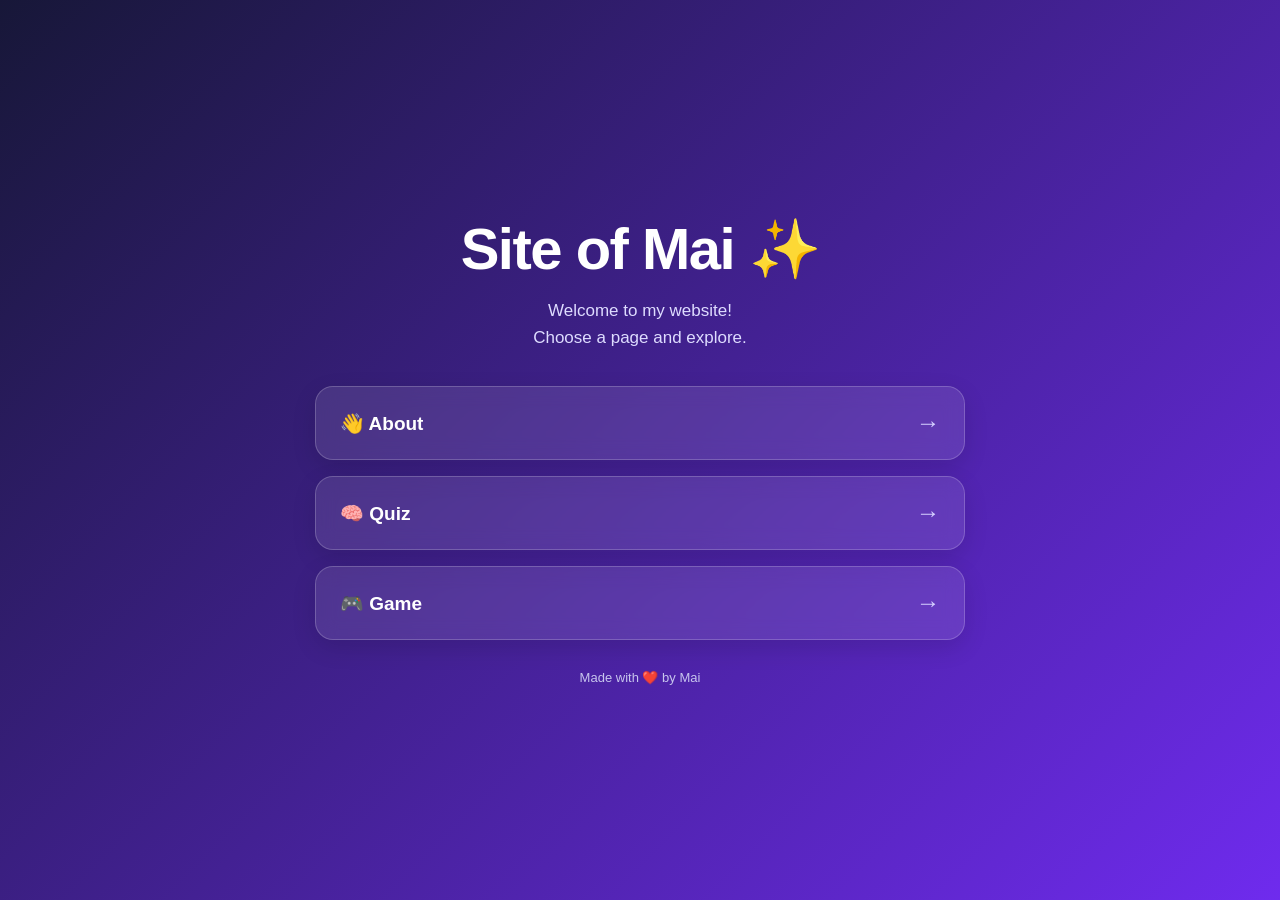
==== commit fbc5045f: "QuizBattle — добавлена вычитаемая дифференция 100 очков за неверный ответ" ====
--- a/index.html
+++ b/index.html
@@ -1,1527 +1,219 @@
+    
 <!DOCTYPE html>
-
-<html lang="ru">
-
+<html lang="en">
 <head>
-
-<meta charset="UTF-8">
-
-<meta name="viewport" content="width=device-width, initial-scale=1">
-
-<title>Насколько хорошо ты меня знаешь?</title>
-
-<style>
-
-  * { box-sizing: border-box; margin: 0; padding: 0; -webkit-tap-highlight-color: transparent; }
-
-  html, body { height: 100%; }
-
-  body {
-
-    font-family: "Trebuchet MS", "Segoe UI", Arial, sans-serif;
-
-    background: #46178f;
-
-    background: radial-gradient(circle at 20% 10%, #6a2fd0 0%, #46178f 55%, #2d0e63 100%);
-
-    color: #fff;
-
-    display: flex;
-
-    justify-content: center;
-
-    min-height: 100vh;
-
-  }
-
-  #app {
-
-    width: 100%;
-
-    max-width: 1200px;
-
-    display: flex;
-
-    flex-direction: column;
-
-    padding: 14px;
-
-    min-height: 100vh;
-
-  }
-
-  .screen { display: none; flex: 1; flex-direction: column; }
-
-  .screen.active { display: flex; }
-
-  /* ---------- Общие кнопки ---------- */
-
-  .big-btn {
-
-    border: none; cursor: pointer; color: #fff; font-weight: 800;
-
-    font-family: inherit;
-
-    font-size: clamp(22px, 6vw, 32px);
-
-    padding: 18px 44px; border-radius: 16px;
-
-    background: #26890c;
-
-    box-shadow: 0 7px 0 #1a5f08;
-
-    transition: transform .08s, box-shadow .08s;
-
-  }
-
-  .big-btn:hover { transform: translateY(-2px); box-shadow: 0 9px 0 #1a5f08; }
-
-  .big-btn:active { transform: translateY(6px); box-shadow: 0 1px 0 #1a5f08; }
-
-  .big-btn.blue { background: #1368ce; box-shadow: 0 7px 0 #0d4a94; }
-
-  .big-btn.blue:hover { box-shadow: 0 9px 0 #0d4a94; }
-
-  .big-btn.blue:active { box-shadow: 0 1px 0 #0d4a94; }
-
-  .big-btn.orange { background: #ffa602; color: #3a2500; box-shadow: 0 7px 0 #b57600; }
-
-  .big-btn.orange:hover { box-shadow: 0 9px 0 #b57600; }
-
-  .big-btn.orange:active { box-shadow: 0 1px 0 #b57600; }
-
-  .big-btn.mid { font-size: 20px; padding: 12px 26px; }
-
-  .small-btn {
-
-    border: none; cursor: pointer; color: #fff; font-family: inherit; font-weight: 800;
-
-    font-size: 16px; padding: 8px 16px; border-radius: 12px;
-
-    background: rgba(0,0,0,.3);
-
-  }
-
-  .small-btn:hover { background: rgba(0,0,0,.45); }
-
-  /* ---------- Стартовый экран ---------- */
-
-  .center {
-
-    flex: 1; display: flex; flex-direction: column;
-
-    align-items: center; justify-content: center; text-align: center; gap: 22px;
-
-    padding: 20px 6px;
-
-  }
-
-  .logo { font-size: clamp(64px, 18vw, 110px); animation: bounce 1.6s ease-in-out infinite; }
-
-  .start .logo { font-size: clamp(48px, 12vw, 80px); }
-
-  .start { gap: 16px; }
-
-  h1 { font-size: clamp(30px, 8vw, 54px); line-height: 1.1; text-shadow: 0 4px 0 rgba(0,0,0,.25); }
-
-  .start h1 { font-size: clamp(28px, 7vw, 46px); }
-
-  .sub { font-size: clamp(17px, 4.5vw, 24px); opacity: .92; max-width: 560px; }
-
-  .hint { font-size: clamp(14px, 3.4vw, 16px); opacity: .85; max-width: 560px; line-height: 1.4; }
-
-  .setup { width: 100%; max-width: 640px; display: flex; flex-direction: column; gap: 14px; text-align: left; }
-
-  .setup-title { font-weight: 800; font-size: clamp(16px, 4vw, 19px); opacity: .92; margin-bottom: 8px; }
-
-  .mode-row { display: flex; gap: 12px; }
-
-  .mode-btn {
-
-    flex: 1; cursor: pointer; font-family: inherit; font-weight: 800; color: #fff;
-
-    background: rgba(0,0,0,.28); border: 4px solid transparent; border-radius: 16px;
-
-    padding: 14px 10px; font-size: clamp(17px, 4.4vw, 24px); line-height: 1.2; text-align: center;
-
-    transition: transform .08s, background .15s;
-
-  }
-
-  .mode-btn small { display: block; font-weight: 600; font-size: .62em; opacity: .85; margin-top: 4px; }
-
-  .mode-btn:hover { transform: translateY(-2px); }
-
-  .mode-btn.active { background: #fff; color: #46178f; border-color: #ffa602; box-shadow: 0 5px 0 #b57600; }
-
-  .time-card { background: rgba(0,0,0,.22); border-radius: 18px; padding: 14px 16px 16px; }
-
-  .time-head { display: flex; justify-content: space-between; align-items: center; gap: 10px; margin-bottom: 4px; font-weight: 800; font-size: clamp(16px, 4vw, 19px); }
-
-  .time-value { background: #ffa602; color: #3a2500; border-radius: 999px; padding: 4px 16px; font-size: clamp(18px, 4.6vw, 24px); font-weight: 900; white-space: nowrap; }
-
-  #time-range { -webkit-appearance: none; appearance: none; width: 100%; height: 36px; background: transparent; cursor: pointer; }
-
-  #time-range::-webkit-slider-runnable-track { height: 12px; border-radius: 99px; background: rgba(255,255,255,.3); }
-
-  #time-range::-webkit-slider-thumb { -webkit-appearance: none; appearance: none; width: 32px; height: 32px; margin-top: -10px; border-radius: 50%; background: #ffa602; border: 4px solid #fff; box-shadow: 0 3px 0 rgba(0,0,0,.3); }
-
-  #time-range::-moz-range-track { height: 12px; border-radius: 99px; background: rgba(255,255,255,.3); }
-
-  #time-range::-moz-range-thumb { width: 24px; height: 24px; border-radius: 50%; background: #ffa602; border: 4px solid #fff; }
-
-  .range-scale { display: flex; justify-content: space-between; font-size: 13px; opacity: .75; }
-
-  .chips { display: flex; flex-wrap: wrap; gap: 8px; margin-top: 12px; justify-content: center; }
-
-  .chip {
-
-    border: none; cursor: pointer; font-family: inherit; font-weight: 800; color: #fff;
-
-    background: rgba(255,255,255,.18); border-radius: 999px; padding: 8px 14px; font-size: 15px;
-
-  }
-
-  .chip:hover { background: rgba(255,255,255,.3); }
-
-  .chip.active { background: #fff; color: #46178f; }
-
-  /* ---------- Игровой экран ---------- */
-
-  .gamebar { margin-bottom: 8px; }
-
-  .arena { flex: 1; position: relative; }
-
-  .arena.solo { display: flex; flex-direction: column; max-width: 900px; width: 100%; margin: 0 auto; }
-
-  .arena.duel { display: grid; grid-template-columns: 1fr 1fr; gap: 14px; }
-
-  .vs {
-
-    position: absolute; left: 50%; top: 50%; transform: translate(-50%, -50%);
-
-    width: 56px; height: 56px; border-radius: 50%; z-index: 5;
-
-    background: #ffa602; color: #3a2500; font-weight: 900; font-size: 20px;
-
-    display: flex; align-items: center; justify-content: center;
-
-    box-shadow: 0 4px 0 #b57600, 0 0 0 5px #46178f;
-
-  }
-
-  .banner {
-
-    display: none; background: #fff; color: #222; border-radius: 18px;
-
-    padding: 14px 16px; margin-bottom: 12px; gap: 12px;
-
-    flex-wrap: wrap; align-items: center; justify-content: center; text-align: center;
-
-    box-shadow: 0 6px 0 rgba(0,0,0,.25);
-
-  }
-
-  .banner.show { display: flex; animation: pop .5s ease; }
-
-  .banner-text { font-size: clamp(20px, 4.6vw, 30px); font-weight: 900; flex: 1 1 260px; }
-
-  .banner-btns { display: flex; gap: 10px; flex-wrap: wrap; justify-content: center; }
-
-  /* ---------- Панель игрока ---------- */
-
-  .panel {
-
-    --q: clamp(22px, 5.6vw, 38px);
-
-    --a: clamp(19px, 4.8vw, 32px);
-
-    --ah: 110px;
-
-    --qh: 110px;
-
-    --pc: #ffffff;
-
-    display: flex; flex-direction: column; min-width: 0; flex: 1;
-
-  }
-
-  .panel.duel {
-
-    --q: clamp(16px, 2.3vw, 28px);
-
-    --a: clamp(15px, 1.9vw, 24px);
-
-    --ah: 76px;
-
-    --qh: 84px;
-
-    border: 4px solid var(--pc);
-
-    background: rgba(0,0,0,.2);
-
-    border-radius: 22px;
-
-    padding: 10px;
-
-    transition: box-shadow .3s;
-
-  }
-
-  .panel.duel.winner { box-shadow: 0 0 0 5px #ffd54a, 0 0 30px 6px rgba(255,213,74,.6); }
-
-  .quiz { flex: 1; display: flex; flex-direction: column; }
-
-  .topbar { display: flex; align-items: center; justify-content: space-between; gap: 8px; margin-bottom: 10px; flex-wrap: wrap; }
-
-  .pill {
-
-    background: rgba(0,0,0,.28); border-radius: 999px;
-
-    padding: 8px 18px; font-weight: 800; font-size: clamp(16px, 4.2vw, 22px);
-
-    white-space: nowrap;
-
-  }
-
-  .panel.duel .pill { padding: 5px 12px; font-size: clamp(13px, 1.6vw, 18px); }
-
-  .pill.name { color: #fff; text-shadow: 0 1px 0 rgba(0,0,0,.3); }
-
-  .pill.score { background: #ffa602; color: #3a2500; box-shadow: 0 4px 0 #b57600; }
-
-  .pill.score.pop { animation: pop .4s ease; }
-
-  .pill.time { min-width: 84px; text-align: center; }
-
-  .pill.time.low { background: #e21b3c; animation: pulse .6s ease-in-out infinite; }
-
-  .progress { height: 10px; background: rgba(255,255,255,.2); border-radius: 99px; overflow: hidden; margin-bottom: 10px; }
-
-  .panel.duel .progress { height: 8px; margin-bottom: 8px; }
-
-  .progress > div { height: 100%; width: 0; background: #fff; border-radius: 99px; transition: width .4s ease; }
-
-  /* Полоска времени с очками, которые можно заработать прямо сейчас */
-
-  .timebar { position: relative; height: 22px; background: rgba(255,255,255,.2); border-radius: 99px; overflow: hidden; margin-bottom: 12px; }
-
-  .panel.duel .timebar { height: 18px; margin-bottom: 10px; }
-
-  .timebar > div { height: 100%; width: 100%; background: #4cd137; border-radius: 99px; transition: width .12s linear, background .3s; }
-
-  .timebar > div.orange { background: #ffa602; }
-
-  .timebar > div.red { background: #e21b3c; }
-
-  .timelabel {
-
-    position: absolute; top: 0; left: 0; right: 0; bottom: 0;
-
-    display: flex; align-items: center; justify-content: center;
-
-    font-size: 14px; font-weight: 900; text-shadow: 0 1px 3px rgba(0,0,0,.7);
-
-  }
-
-  .panel.duel .timelabel { font-size: 12px; }
-
-  .question-box {
-
-    background: #fff; color: #222; border-radius: 18px;
-
-    padding: 18px 14px; text-align: center;
-
-    font-size: var(--q); font-weight: 800; line-height: 1.2;
-
-    box-shadow: 0 6px 0 rgba(0,0,0,.25);
-
-    min-height: var(--qh); display: flex; align-items: center; justify-content: center;
-
-    margin-bottom: 12px;
-
-  }
-
-  .panel.duel .question-box { padding: 10px 10px; box-shadow: 0 4px 0 rgba(0,0,0,.25); border-radius: 14px; }
-
-  .answers {
-
-    flex: 1; display: grid; grid-template-columns: 1fr 1fr; gap: 12px;
-
-    grid-auto-rows: minmax(var(--ah), 1fr);
-
-  }
-
-  .panel.duel .answers { gap: 8px; }
-
-  .ans {
-
-    border: none; cursor: pointer; color: #fff; font-family: inherit;
-
-    border-radius: 14px; padding: 12px 14px;
-
-    display: flex; align-items: center; gap: 12px; text-align: left;
-
-    font-size: var(--a); font-weight: 800;
-
-    box-shadow: 0 6px 0 rgba(0,0,0,.3);
-
-    transition: transform .08s, box-shadow .08s, opacity .25s, filter .25s;
-
-    position: relative; overflow: hidden;
-
-  }
-
-  .panel.duel .ans { padding: 8px 10px; gap: 8px; box-shadow: 0 4px 0 rgba(0,0,0,.3); border-radius: 12px; }
-
-  .ans .shape { font-size: calc(var(--a) * 1.2); width: 1.2em; text-align: center; flex-shrink: 0; text-shadow: 0 2px 0 rgba(0,0,0,.25); }
-
-  .ans .txt { flex: 1; word-break: break-word; line-height: 1.15; }
-
-  .ans .mark { font-size: calc(var(--a) * 1.2); }
-
-  .ans .keyhint {
-
-    position: absolute; bottom: 3px; right: 6px;
-
-    background: rgba(0,0,0,.35); border-radius: 6px;
-
-    font-size: 12px; padding: 1px 7px; font-weight: 800;
-
-  }
-
-  .ans:hover:not(:disabled) { transform: translateY(-2px); }
-
-  .ans:active:not(:disabled) { transform: translateY(4px); box-shadow: 0 1px 0 rgba(0,0,0,.3); }
-
-  .ans.c0 { background: #e21b3c; }
-
-  .ans.c1 { background: #1368ce; }
-
-  .ans.c2 { background: #d89e00; }
-
-  .ans.c3 { background: #26890c; }
-
-  .ans:disabled { cursor: default; }
-
-  .ans.dim { opacity: .35; filter: grayscale(.6); }
-
-  .ans.right { animation: pop .5s ease; outline: 5px solid #fff; }
-
-  .ans.wrong { animation: shake .45s ease; }
-
-  .feedback { margin-top: 12px; display: none; flex-direction: column; align-items: center; gap: 12px; }
-
-  .feedback.show { display: flex; }
-
-  .fb-text {
-
-    font-size: clamp(20px, 5vw, 30px); font-weight: 800; text-align: center;
-
-    padding: 10px 20px; border-radius: 14px; width: 100%;
-
-  }
-
-  .fb-text.ok { background: #26890c; }
-
-  .fb-text.bad { background: #e21b3c; }
-
-  .panel.duel .feedback { flex-direction: row; gap: 8px; margin-top: 8px; }
-
-  .panel.duel .fb-text { width: auto; flex: 1; font-size: clamp(14px, 1.7vw, 20px); padding: 8px 10px; }
-
-  .panel.duel .big-btn { font-size: clamp(15px, 1.8vw, 20px); padding: 10px 16px; box-shadow: 0 5px 0 #0d4a94; white-space: nowrap; }
-
-  /* ---------- Результат игрока ---------- */
-
-  .result { padding: 10px 4px; gap: 14px; }
-
-  .result-score {
-
-    font-size: clamp(60px, 20vw, 120px); font-weight: 900; line-height: 1;
-
-    background: #ffa602; color: #3a2500; border-radius: 28px;
-
-    padding: 14px 34px; box-shadow: 0 8px 0 #b57600;
-
-    animation: pop .7s ease;
-
-  }
-
-  .result-sub { font-size: clamp(16px, 4vw, 22px); font-weight: 800; opacity: .92; }
-
-  .result-emoji { font-size: clamp(70px, 20vw, 120px); animation: bounce 1.4s ease-in-out infinite; }
-
-  .result-title { font-size: clamp(28px, 7vw, 46px); font-weight: 900; }
-
-  .result-text { font-size: clamp(18px, 4.6vw, 26px); max-width: 600px; line-height: 1.3; }
-
-  .result-note { font-size: clamp(16px, 4vw, 22px); font-weight: 800; opacity: .9; animation: blink 1.4s ease-in-out infinite; }
-
-  .result-btns { display: flex; gap: 12px; flex-wrap: wrap; justify-content: center; }
-
-  .panel.duel .result-emoji { font-size: clamp(48px, 7vw, 80px); }
-
-  .panel.duel .result-score { font-size: clamp(40px, 6vw, 72px); padding: 8px 22px; border-radius: 20px; }
-
-  .panel.duel .result-sub { font-size: clamp(13px, 1.7vw, 18px); }
-
-  .panel.duel .result-title { font-size: clamp(20px, 3vw, 32px); }
-
-  .panel.duel .result-text { font-size: clamp(15px, 2vw, 20px); }
-
-  .panel.duel .result-note { font-size: clamp(14px, 1.8vw, 18px); }
-
-  .confetti { position: fixed; top: -20px; width: 12px; height: 18px; z-index: 10; pointer-events: none; animation: fall linear forwards; }
-
-  @keyframes bounce { 0%,100% { transform: translateY(0) } 50% { transform: translateY(-14px) } }
-
-  @keyframes pop { 0% { transform: scale(1) } 40% { transform: scale(1.12) } 100% { transform: scale(1) } }
-
-  @keyframes pulse { 0%,100% { transform: scale(1) } 50% { transform: scale(1.08) } }
-
-  @keyframes shake { 0%,100% { transform: translateX(0) } 20% { transform: translateX(-10px) } 40% { transform: translateX(10px) } 60% { transform: translateX(-8px) } 80% { transform: translateX(8px) } }
-
-  @keyframes fall { to { transform: translateY(110vh) rotate(720deg); opacity: .9; } }
-
-  @keyframes blink { 0%,100% { opacity: .95 } 50% { opacity: .45 } }
-
-  /* Подсказки клавиш не нужны на сенсорных экранах */
-
-  @media (hover: none) { .ans .keyhint { display: none; } }
-
-  /* Узкие экраны (телефон вертикально) */
-
-  @media (max-width: 700px) {
-
-    #app { padding: 10px; }
-
-    .arena.duel { grid-template-columns: 1fr; gap: 12px; }
-
-    .vs { display: none; }
-
-    .panel.duel { --q: 18px; --a: 16px; --ah: 58px; --qh: 66px; padding: 8px; }
-
-    .panel.duel .pill { font-size: 14px; }
-
-    .panel.duel .fb-text { font-size: 15px; }
-
-    .panel.duel .big-btn { font-size: 16px; padding: 9px 14px; }
-
-    .panel.duel .result-emoji { font-size: 52px; }
-
-    .panel.duel .result-score { font-size: 46px; }
-
-    .panel.duel .result-title { font-size: 22px; }
-
-    .panel.duel .result-text { font-size: 16px; }
-
-  }
-
-  @media (max-width: 560px) {
-
-    .panel.solo .answers { grid-template-columns: 1fr; grid-auto-rows: minmax(74px, auto); gap: 10px; }
-
-    .panel.solo .question-box { min-height: 90px; padding: 16px 12px; }
-
-  }
-
-</style>
-
+  <meta charset="UTF-8">
+  <meta name="viewport" content="width=device-width, initial-scale=1.0">
+  <title>Site of Mai</title>
+
+  <style>
+    * {
+      box-sizing: border-box;
+    }
+
+    body {
+      margin: 0;
+      min-height: 100vh;
+      font-family: Arial, Helvetica, sans-serif;
+      color: white;
+      background: linear-gradient(
+        135deg,
+        #171738,
+        #6f2bee,
+        #1769aa,
+        #00e3f3
+      );
+      background-size: 300% 300%;
+      animation: gradient 12s ease infinite;
+      display: flex;
+      justify-content: center;
+      align-items: center;
+      padding: 24px;
+    }
+
+    .container {
+      width: 100%;
+      max-width: 650px;
+      text-align: center;
+    }
+
+    .welcome {
+      margin-bottom: 35px;
+      animation: appear 0.8s ease;
+    }
+
+    .welcome h1 {
+      font-size: clamp(36px, 8vw, 58px);
+      margin: 0 0 14px;
+      font-weight: 800;
+      letter-spacing: -1.5px;
+    }
+
+    .welcome p {
+      color: #dedcff;
+      font-size: 17px;
+      line-height: 1.6;
+      margin: 0;
+    }
+
+    ul {
+      list-style: none;
+      padding: 0;
+      margin: 0;
+      display: grid;
+      gap: 16px;
+    }
+
+    li {
+      animation: appear 0.7s ease both;
+    }
+
+    li:nth-child(2) {
+      animation-delay: 0.12s;
+    }
+
+    li:nth-child(3) {
+      animation-delay: 0.24s;
+    }
+
+    li a {
+      display: flex;
+      align-items: center;
+      justify-content: space-between;
+      gap: 16px;
+      padding: 22px 24px;
+      border: 1px solid rgba(255, 255, 255, 0.2);
+      border-radius: 18px;
+      background: rgba(255, 255, 255, 0.1);
+      color: white;
+      text-decoration: none;
+      font-size: 19px;
+      font-weight: bold;
+      backdrop-filter: blur(10px);
+      box-shadow: 0 8px 24px rgba(0, 0, 0, 0.12);
+      transition:
+        transform 0.25s ease,
+        background 0.25s ease,
+        box-shadow 0.25s ease;
+    }
+
+    li a:hover {
+      transform: translateY(-5px);
+      background: rgba(255, 255, 255, 0.19);
+      box-shadow: 0 14px 32px rgba(0, 0, 0, 0.2);
+    }
+
+    li a:focus-visible {
+      outline: 3px solid white;
+      outline-offset: 4px;
+    }
+
+    .arrow {
+      font-size: 24px;
+      color: #d5d0ff;
+      transition: transform 0.25s ease;
+    }
+
+    li a:hover .arrow {
+      transform: translateX(5px);
+    }
+
+    footer {
+      margin-top: 30px;
+      color: #c7c5ed;
+      font-size: 13px;
+    }
+
+    @keyframes gradient {
+      0% {
+        background-position: 0% 50%;
+      }
+      50% {
+        background-position: 100% 50%;
+      }
+      100% {
+        background-position: 0% 50%;
+      }
+    }
+
+    @keyframes appear {
+      from {
+        opacity: 0;
+        transform: translateY(18px);
+      }
+      to {
+        opacity: 1;
+        transform: translateY(0);
+      }
+    }
+
+    @media (max-width: 480px) {
+      body {
+        padding: 18px;
+      }
+
+      .welcome {
+        margin-bottom: 28px;
+      }
+
+      .welcome p {
+        font-size: 15px;
+      }
+
+      li a {
+        padding: 19px;
+        font-size: 17px;
+      }
+    }
+
+    @media (prefers-reduced-motion: reduce) {
+      *,
+      *::before,
+      *::after {
+        animation: none !important;
+        transition: none !important;
+      }
+    }
+  </style>
 </head>
 
 <body>
-
-<div id="app">
-
-  <!-- Старт и настройки -->
-
-  <section id="screen-start" class="screen active">
-
-    <div class="center start">
-
-      <div class="logo">🎉</div>
-
-      <h1>Насколько хорошо ты меня знаешь?</h1>
-
-      <p class="sub">5 вопросов обо мне. Чем быстрее верный ответ, тем больше очков!</p>
-
-      <div class="setup">
-
-        <div>
-
-          <div class="setup-title">Сколько игроков?</div>
-
-          <div class="mode-row">
-
-            <button class="mode-btn active" id="btn-mode-solo" type="button">👤 Один игрок<small>играешь сам</small></button>
-
-            <button class="mode-btn" id="btn-mode-duel" type="button">⚔️ Дуэль<small>двое, у каждого свой экран</small></button>
-
-          </div>
-
-        </div>
-
-        <div class="time-card">
-
-          <div class="time-head">
-
-            <span>⏱ Время на вопрос</span>
-
-            <span class="time-value" id="time-value">30 сек</span>
-
-          </div>
-
-          <input type="range" id="time-range" min="5" max="300" step="5" value="30" aria-label="Время на вопрос">
-
-          <div class="range-scale"><span>5 сек</span><span>5 мин</span></div>
-
-          <div class="chips" id="presets"></div>
-
-        </div>
-
-      </div>
-
-      <p class="hint">За верный ответ: 1000 очков, если ответил сразу, и меньше по мере того, как уходит время. Осталось 50% времени — 500 очков. Неверный ответ или «время вышло» — 0 очков. Максимум за игру — 5000.</p>
-
-      <p class="hint" id="duel-hint" style="display:none">В дуэли на телефоне и планшете жмите на свою половину. На компьютере: Игрок 1 — клавиши A S D F, Игрок 2 — клавиши J K L ;</p>
-
-      <button class="big-btn" id="btn-start" type="button">Поехали!</button>
-
-    </div>
-
-  </section>
-
-  <!-- Игра -->
-
-  <section id="screen-game" class="screen">
-
-    <div class="gamebar"><button class="small-btn" id="btn-menu" type="button">← В меню</button></div>
-
-    <div class="banner" id="banner"></div>
-
-    <div class="arena" id="arena"></div>
-
-  </section>
-
-</div>
-
-<script>
-
-(function () {
-
-  var QUESTIONS = [
-
-    { q: "Какой мой любимый цвет?",
-
-      a: ["Красный", "Синий", "Чёрный", "Оранжевый"], c: 3 },
-
-    { q: "Какая моя любимая аудиокнига?",
-
-      a: ["Гарри Поттер", "Как приручить дракона", "Приключения семейки из Шербура", "Алиса в Стране чудес"], c: 0 },
-
-    { q: "Какая моя любимая игра?",
-
-      a: ["Minecraft", "Roblox", "Dors Paradox", "Portal 2"], c: 0 },
-
-    { q: "Сколько мне лет?",
-
-      a: ["9", "10", "11", "8"], c: 1 },
-
-    { q: "Какая моя позиция в футболе?",
-
-      a: ["Защитник", "Вратарь", "Нападающий", "Полузащитник"], c: 0 }
-
-  ];
-
-  var MAX_POINTS = 1000;           // очков за верный ответ при 100% оставшегося времени
-
-  var TIMEUP = "Время вышло! ⏰";
-
-  var SHAPES = ["▲", "◆", "●", "■"];
-
-  var GOOD_EMO = ["🎉", "🔥", "😎", "🚀", "👏"];
-
-  var BAD = ["Не угадал(а) 😅", "Мимо! Но не сдавайся 💪", "Ой, почти 🙈", "Не-а! Бывает 🤷", "Увы, не то 😄"];
-
-  var RESULTS = [
-
-    { min: 5, emoji: "🏆", title: "Ты мой лучший друг!",
-
-      text: "Ты знаешь обо мне ВСЁ! Даже я бы так не ответил(а). Звание «Супердруг» твоё!" },
-
-    { min: 4, emoji: "🥳", title: "Почти идеально!",
-
-      text: "Всего одна ошибка! Ты настоящий друг, просто ещё немного секретов осталось." },
-
-    { min: 3, emoji: "😎", title: "Хороший друг!",
-
-      text: "Больше половины верно. Нам надо чаще гулять и болтать, чтобы стало 5 из 5!" },
-
-    { min: 2, emoji: "🤔", title: "Мы только знакомимся",
-
-      text: "Что-то ты угадал(а), но мне пора рассказать тебе о себе побольше!" },
-
-    { min: 0, emoji: "🙈", title: "Эй, мы вообще знакомы?",
-
-      text: "Почти ни одного балла... Не переживай! Попробуй ещё раз, теперь ты точно запомнишь." }
-
-  ];
-
-  var PRESETS = [[5, "5 сек"], [10, "10 сек"], [20, "20 сек"], [30, "30 сек"], [60, "1 мин"], [120, "2 мин"], [300, "5 мин"]];
-
-  function $(id) { return document.getElementById(id); }
-
-  function el(tag, cls, text) {
-
-    var e = document.createElement(tag);
-
-    if (cls) e.className = cls;
-
-    if (text !== undefined && text !== null) e.textContent = text;
-
-    return e;
-
-  }
-
-  function show(name) {
-
-    var screens = document.querySelectorAll(".screen");
-
-    for (var i = 0; i < screens.length; i++) screens[i].classList.remove("active");
-
-    $("screen-" + name).classList.add("active");
-
-    window.scrollTo(0, 0);
-
-  }
-
-  function pickResult(correct) {
-
-    for (var i = 0; i < RESULTS.length; i++) {
-
-      if (correct >= RESULTS[i].min) return RESULTS[i];
-
-    }
-
-    return RESULTS[RESULTS.length - 1];
-
-  }
-
-  function plural(n) {
-
-    var a = n % 100, b = n % 10;
-
-    if (a >= 11 && a <= 14) return "очков";
-
-    if (b === 1) return "очко";
-
-    if (b >= 2 && b <= 4) return "очка";
-
-    return "очков";
-
-  }
-
-  function fmtTime(s) {
-
-    if (s < 60) return s + " сек";
-
-    var m = Math.floor(s / 60), r = s % 60;
-
-    return r ? (m + " мин " + r + " сек") : (m + " мин");
-
-  }
-
-  function fmtClock(sec) {
-
-    if (sec < 60) return String(sec);
-
-    var m = Math.floor(sec / 60), r = sec % 60;
-
-    return m + ":" + (r < 10 ? "0" : "") + r;
-
-  }
-
-  function confetti() {
-
-    var colors = ["#e21b3c", "#1368ce", "#ffa602", "#26890c", "#ffffff", "#ff66c4"];
-
-    for (var i = 0; i < 70; i++) {
-
-      var d = document.createElement("div");
-
-      d.className = "confetti";
-
-      d.style.left = Math.random() * 100 + "vw";
-
-      d.style.background = colors[Math.floor(Math.random() * colors.length)];
-
-      d.style.animationDuration = (2.2 + Math.random() * 2.5) + "s";
-
-      d.style.animationDelay = (Math.random() * 0.8) + "s";
-
-      document.body.appendChild(d);
-
-      (function (node) {
-
-        setTimeout(function () { if (node.parentNode) node.parentNode.removeChild(node); }, 6000);
-
-      })(d);
-
-    }
-
-  }
-
-  /* =====================================================
-
-     Панель игрока: у каждой панели своё состояние
-
-     (номер вопроса, очки, таймер), поэтому игроки
-
-     в дуэли никак не зависят друг от друга.
-
-     ===================================================== */
-
-  function Panel(cfg) {
-
-    var N = QUESTIONS.length;
-
-    var LIMIT_MS = (cfg.timeLimit || 30) * 1000;
-
-    var idx = 0, score = 0, correct = 0, locked = false, done = false, lastChoose = 0;
-
-    var timerId = null, deadline = 0;
-
-    var root = el("div", "panel " + cfg.cls);
-
-    if (cfg.color) root.style.setProperty("--pc", cfg.color);
-
-    // --- вид с вопросами ---
-
-    var quiz = el("div", "quiz");
-
-    var top = el("div", "topbar");
-
-    var namePill = null;
-
-    if (cfg.name) {
-
-      namePill = el("div", "pill name", cfg.name);
-
-      namePill.style.background = cfg.color;
-
-      top.appendChild(namePill);
-
-    }
-
-    var counter = el("div", "pill");
-
-    var timePill = el("div", "pill time");
-
-    var scoreEl = el("div", "pill score");
-
-    top.appendChild(counter);
-
-    top.appendChild(timePill);
-
-    top.appendChild(scoreEl);
-
-    var prog = el("div", "progress");
-
-    var bar = el("div");
-
-    prog.appendChild(bar);
-
-    var tbar = el("div", "timebar");
-
-    var timeFill = el("div");
-
-    var timeLabel = el("span", "timelabel");
-
-    tbar.appendChild(timeFill);
-
-    tbar.appendChild(timeLabel);
-
-    var qbox = el("div", "question-box");
-
-    var answers = el("div", "answers");
-
-    var fb = el("div", "feedback");
-
-    var fbText = el("div", "fb-text");
-
-    var nextBtn = el("button", "big-btn blue", "Дальше ➜");
-
-    nextBtn.type = "button";
-
-    fb.appendChild(fbText);
-
-    fb.appendChild(nextBtn);
-
-    quiz.appendChild(top);
-
-    quiz.appendChild(prog);
-
-    quiz.appendChild(tbar);
-
-    quiz.appendChild(qbox);
-
-    quiz.appendChild(answers);
-
-    quiz.appendChild(fb);
-
-    // --- вид с результатом ---
-
-    var res = el("div", "center result");
-
-    var rEmoji = el("div", "result-emoji");
-
-    var rScore = el("div", "result-score");
-
-    var rSub = el("div", "result-sub");
-
-    var rTitle = el("div", "result-title");
-
-    var rText = el("p", "result-text");
-
-    var rNote = el("div", "result-note");
-
-    res.appendChild(rEmoji);
-
-    res.appendChild(rScore);
-
-    res.appendChild(rSub);
-
-    res.appendChild(rTitle);
-
-    res.appendChild(rText);
-
-    res.appendChild(rNote);
-
-    if (!cfg.duel) {
-
-      var rb = el("div", "result-btns");
-
-      var again = el("button", "big-btn", "Сыграть ещё раз");
-
-      again.type = "button";
-
-      again.addEventListener("click", function () { if (cfg.onRestart) cfg.onRestart(); });
-
-      var menu = el("button", "big-btn blue", "В меню");
-
-      menu.type = "button";
-
-      menu.addEventListener("click", function () { if (cfg.onMenu) cfg.onMenu(); });
-
-      rb.appendChild(again);
-
-      rb.appendChild(menu);
-
-      res.appendChild(rb);
-
-    }
-
-    res.style.display = "none";
-
-    root.appendChild(quiz);
-
-    root.appendChild(res);
-
-    function setScore(pop) {
-
-      scoreEl.textContent = "Счёт: " + score;
-
-      if (pop) {
-
-        scoreEl.classList.remove("pop");
-
-        void scoreEl.offsetWidth;
-
-        scoreEl.classList.add("pop");
-
-      }
-
-    }
-
-    // Очки строго по доле оставшегося времени: 100% = 1000, 50% = 500, 1% = 10
-
-    function pointsFor(msLeft) {
-
-      var frac = msLeft / LIMIT_MS;
-
-      if (frac < 0) frac = 0;
-
-      if (frac > 1) frac = 1;
-
-      return Math.round(frac * MAX_POINTS);
-
-    }
-
-    function render() {
-
-      locked = false;
-
-      var item = QUESTIONS[idx];
-
-      counter.textContent = cfg.duel ? ((idx + 1) + "/" + N) : ("Вопрос " + (idx + 1) + " из " + N);
-
-      bar.style.width = (idx / N * 100) + "%";
-
-      qbox.textContent = item.q;
-
-      fb.classList.remove("show");
-
-      setScore(false);
-
-      answers.innerHTML = "";
-
-      for (var i = 0; i < item.a.length; i++) {
-
-        (function (i) {
-
-          var b = el("button", "ans c" + i);
-
-          b.type = "button";
-
-          b.appendChild(el("span", "shape", SHAPES[i]));
-
-          b.appendChild(el("span", "txt", item.a[i]));
-
-          if (cfg.keyLabels) b.appendChild(el("span", "keyhint", cfg.keyLabels[i]));
-
-          b.addEventListener("click", function () { choose(i); });
-
-          answers.appendChild(b);
-
-        })(i);
-
-      }
-
-      nextBtn.textContent = (idx === N - 1) ? "Результат 🏁" : "Дальше ➜";
-
-      startTimer();
-
-    }
-
-    // ----- таймер вопроса (у каждой панели свой) -----
-
-    function stopTimer() {
-
-      if (timerId) { clearInterval(timerId); timerId = null; }
-
-    }
-
-    function updateTimerUI(ms) {
-
-      if (ms < 0) ms = 0;
-
-      var sec = Math.ceil(ms / 1000);
-
-      var frac = ms / LIMIT_MS;
-
-      timePill.textContent = "⏱ " + fmtClock(sec);
-
-      timeFill.style.width = (frac * 100) + "%";
-
-      timeLabel.textContent = "⚡ +" + pointsFor(ms);
-
-      var red = frac <= 0.17 && sec <= 30;
-
-      var orange = !red && frac <= 0.34 && sec <= 60;
-
-      timePill.classList.toggle("low", red || orange);
-
-      timeFill.className = red ? "red" : (orange ? "orange" : "");
-
-    }
-
-    function tick() {
-
-      var left = deadline - Date.now();
-
-      if (left <= 0) {
-
-        stopTimer();
-
-        updateTimerUI(0);
-
-        timeUp();
-
-        return;
-
-      }
-
-      updateTimerUI(left);
-
-    }
-
-    function startTimer() {
-
-      stopTimer();
-
-      deadline = Date.now() + LIMIT_MS;
-
-      updateTimerUI(LIMIT_MS);
-
-      timerId = setInterval(tick, 100);
-
-    }
-
-    // chosen: номер выбранного ответа или -1, если время вышло
-
-    function reveal(chosen) {
-
-      var item = QUESTIONS[idx];
-
-      var buttons = answers.children;
-
-      for (var k = 0; k < buttons.length; k++) {
-
-        buttons[k].disabled = true;
-
-        if (k === item.c) {
-
-          buttons[k].classList.add("right");
-
-          buttons[k].appendChild(el("span", "mark", "✓"));
-
-        } else if (k === chosen) {
-
-          buttons[k].classList.add("wrong");
-
-          buttons[k].appendChild(el("span", "mark", "✗"));
-
-        } else {
-
-          buttons[k].classList.add("dim");
-
-        }
-
-      }
-
-    }
-
-    function choose(i) {
-
-      if (locked || done) return;
-
-      var left = deadline - Date.now();
-
-      if (left <= 0) { stopTimer(); updateTimerUI(0); timeUp(); return; }
-
-      locked = true;
-
-      lastChoose = Date.now();
-
-      stopTimer();
-
-      var ok = (i === QUESTIONS[idx].c);
-
-      reveal(i);
-
-      if (ok) {
-
-        var pts = pointsFor(left);
-
-        score += pts;
-
-        correct++;
-
-        setScore(true);
-
-        fbText.className = "fb-text ok";
-
-        fbText.textContent = pts > 0
-
-          ? ("Верно! +" + pts + " " + plural(pts) + " " + GOOD_EMO[idx % GOOD_EMO.length])
-
-          : "Верно, но слишком поздно: +0 очков 😅";
-
-      } else {
-
-        fbText.className = "fb-text bad";
-
-        fbText.textContent = BAD[idx % BAD.length];
-
-      }
-
-      fb.classList.add("show");
-
-    }
-
-    function timeUp() {
-
-      if (locked || done) return;
-
-      locked = true;
-
-      lastChoose = Date.now();
-
-      reveal(-1);
-
-      fbText.className = "fb-text bad";
-
-      fbText.textContent = TIMEUP;
-
-      fb.classList.add("show");
-
-    }
-
-    function next() {
-
-      if (!locked || done) return;
-
-      idx++;
-
-      if (idx >= N) { finish(); } else { render(); }
-
-    }
-
-    function finish() {
-
-      done = true;
-
-      stopTimer();
-
-      var r = pickResult(correct);
-
-      rEmoji.textContent = r.emoji;
-
-      rScore.textContent = String(score);
-
-      rSub.textContent = "очков из " + (N * MAX_POINTS) + " · верно " + correct + " из " + N;
-
-      rTitle.textContent = r.title;
-
-      rText.textContent = r.text;
-
-      rNote.textContent = cfg.duel ? "⏳ Ждём соперника…" : "";
-
-      quiz.style.display = "none";
-
-      res.style.display = "";
-
-      if (!cfg.duel && correct >= 4) confetti();
-
-      if (cfg.onFinish) cfg.onFinish();
-
-    }
-
-    nextBtn.addEventListener("click", next);
-
-    render();
-
-    return {
-
-      root: root,
-
-      destroy: function () { stopTimer(); },
-
-      isDone: function () { return done; },
-
-      getScore: function () { return score; },
-
-      setNote: function (t) { rNote.textContent = t; rNote.style.animation = "none"; },
-
-      markWinner: function () {
-
-        root.classList.add("winner");
-
-        if (namePill) namePill.textContent = "👑 " + cfg.name;
-
-      },
-
-      handleKey: function (code) {
-
-        if (!cfg.keys) return false;
-
-        var k = cfg.keys.indexOf(code);
-
-        if (k < 0) return false;
-
-        if (done) return true;
-
-        if (!locked) { choose(k); }
-
-        else if (Date.now() - lastChoose > 600) { next(); }
-
-        return true;
-
-      }
-
-    };
-
-  }
-
-  /* =====================================================
-
-     Настройки и управление режимами
-
-     ===================================================== */
-
-  var settings = { mode: "solo", time: 30 };
-
-  var arena = $("arena");
-
-  var banner = $("banner");
-
-  var rangeEl = $("time-range");
-
-  var chips = [];
-
-  var panels = [];
-
-  var mode = "solo";
-
-  function syncSetup() {
-
-    rangeEl.value = String(settings.time);
-
-    $("time-value").textContent = fmtTime(settings.time);
-
-    for (var i = 0; i < chips.length; i++) {
-
-      if (chips[i].secs === settings.time) chips[i].btn.classList.add("active");
-
-      else chips[i].btn.classList.remove("active");
-
-    }
-
-    if (settings.mode === "solo") {
-
-      $("btn-mode-solo").classList.add("active");
-
-      $("btn-mode-duel").classList.remove("active");
-
-    } else {
-
-      $("btn-mode-duel").classList.add("active");
-
-      $("btn-mode-solo").classList.remove("active");
-
-    }
-
-    $("duel-hint").style.display = settings.mode === "duel" ? "" : "none";
-
-  }
-
-  function buildPresets() {
-
-    var box = $("presets");
-
-    PRESETS.forEach(function (p) {
-
-      var b = el("button", "chip", p[1]);
-
-      b.type = "button";
-
-      b.addEventListener("click", function () { settings.time = p[0]; syncSetup(); });
-
-      box.appendChild(b);
-
-      chips.push({ btn: b, secs: p[0] });
-
-    });
-
-  }
-
-  function clearGame() {
-
-    for (var i = 0; i < panels.length; i++) panels[i].destroy();
-
-    panels = [];
-
-    arena.innerHTML = "";
-
-    banner.innerHTML = "";
-
-    banner.classList.remove("show");
-
-  }
-
-  function toMenu() {
-
-    clearGame();
-
-    show("start");
-
-  }
-
-  function startGame() {
-
-    mode = settings.mode;
-
-    clearGame();
-
-    arena.className = "arena " + mode;
-
-    if (mode === "solo") {
-
-      var p = Panel({
-
-        cls: "solo", duel: false, timeLimit: settings.time,
-
-        onRestart: startGame,
-
-        onMenu: toMenu
-
-      });
-
-      panels.push(p);
-
-      arena.appendChild(p.root);
-
-    } else {
-
-      var p1 = Panel({
-
-        name: "Игрок 1", color: "#1fb6ff", cls: "duel", duel: true, timeLimit: settings.time,
-
-        keys: ["KeyA", "KeyS", "KeyD", "KeyF"], keyLabels: ["A", "S", "D", "F"],
-
-        onFinish: checkEnd
-
-      });
-
-      var p2 = Panel({
-
-        name: "Игрок 2", color: "#ff4fa3", cls: "duel", duel: true, timeLimit: settings.time,
-
-        keys: ["KeyJ", "KeyK", "KeyL", "Semicolon"], keyLabels: ["J", "K", "L", ";"],
-
-        onFinish: checkEnd
-
-      });
-
-      panels.push(p1, p2);
-
-      arena.appendChild(p1.root);
-
-      arena.appendChild(el("div", "vs", "VS"));
-
-      arena.appendChild(p2.root);
-
-    }
-
-    show("game");
-
-  }
-
-  function checkEnd() {
-
-    if (mode !== "duel" || panels.length < 2) return;
-
-    var a = panels[0], b = panels[1];
-
-    if (!(a.isDone() && b.isDone())) return;
-
-    var sa = a.getScore(), sb = b.getScore();
-
-    var msg;
-
-    if (sa === sb) {
-
-      msg = "🤝 Ничья! " + sa + " : " + sb + " очков. Вы знаете меня одинаково хорошо!";
-
-      a.setNote("Дуэль окончена!");
-
-      b.setNote("Дуэль окончена!");
-
-    } else {
-
-      var winnerIsA = sa > sb;
-
-      var w = winnerIsA ? a : b;
-
-      var l = winnerIsA ? b : a;
-
-      w.markWinner();
-
-      w.setNote("🏆 Ты победил(а)!");
-
-      l.setNote("Реванш? 😉");
-
-      msg = "🏆 Победил " + (winnerIsA ? "Игрок 1" : "Игрок 2") + "! " + sa + " : " + sb + " очков";
-
-      confetti();
-
-    }
-
-    banner.innerHTML = "";
-
-    banner.appendChild(el("div", "banner-text", msg));
-
-    var btns = el("div", "banner-btns");
-
-    var rematch = el("button", "big-btn mid", "⚔️ Реванш");
-
-    rematch.type = "button";
-
-    rematch.addEventListener("click", startGame);
-
-    var menu = el("button", "big-btn blue mid", "☰ В меню");
-
-    menu.type = "button";
-
-    menu.addEventListener("click", toMenu);
-
-    btns.appendChild(rematch);
-
-    btns.appendChild(menu);
-
-    banner.appendChild(btns);
-
-    banner.classList.add("show");
-
-    if (banner.scrollIntoView) banner.scrollIntoView({ behavior: "smooth", block: "start" });
-
-  }
-
-  // Клавиатура для дуэли на одном компьютере
-
-  document.addEventListener("keydown", function (e) {
-
-    if (e.repeat || e.ctrlKey || e.metaKey || e.altKey) return;
-
-    if (!$("screen-game").classList.contains("active")) return;
-
-    for (var i = 0; i < panels.length; i++) {
-
-      if (panels[i].handleKey(e.code)) { e.preventDefault(); break; }
-
-    }
-
-  });
-
-  rangeEl.addEventListener("input", function () {
-
-    var v = parseInt(rangeEl.value, 10);
-
-    if (isNaN(v)) v = 30;
-
-    settings.time = Math.min(300, Math.max(5, v));
-
-    syncSetup();
-
-  });
-
-  $("btn-mode-solo").addEventListener("click", function () { settings.mode = "solo"; syncSetup(); });
-
-  $("btn-mode-duel").addEventListener("click", function () { settings.mode = "duel"; syncSetup(); });
-
-  $("btn-start").addEventListener("click", startGame);
-
-  $("btn-menu").addEventListener("click", toMenu);
-
-  buildPresets();
-
-  syncSetup();
-
-})();
-
-</script>
-
+  <main class="container">
+    <header class="welcome">
+      <h1>Site of Mai ✨</h1>
+      <p>Welcome to my website!<br>
+        Choose a page and explore.
+      </p>
+    </header>
+
+    <nav aria-label="Main navigation">
+      <ul>
+        <li>
+          <a href="Lessons/01/about.html">
+            <span>👋 About</span>
+            <span class="arrow">→</span>
+          </a>
+        </li>
+
+        <li>
+          <a href="Lessons/02/quizbattle.html">
+            <span>🧠 Quiz</span>
+            <span class="arrow">→</span>
+          </a>
+        </li>
+
+        <li>
+          <a href="game.html">
+            <span>🎮 Game</span>
+            <span class="arrow">→</span>
+          </a>
+        </li>
+      </ul>
+    </nav>
+
+    <footer>
+      Made with ❤️ by Mai
+    </footer>
+  </main>
 </body>
-
-</html>
+</html>
